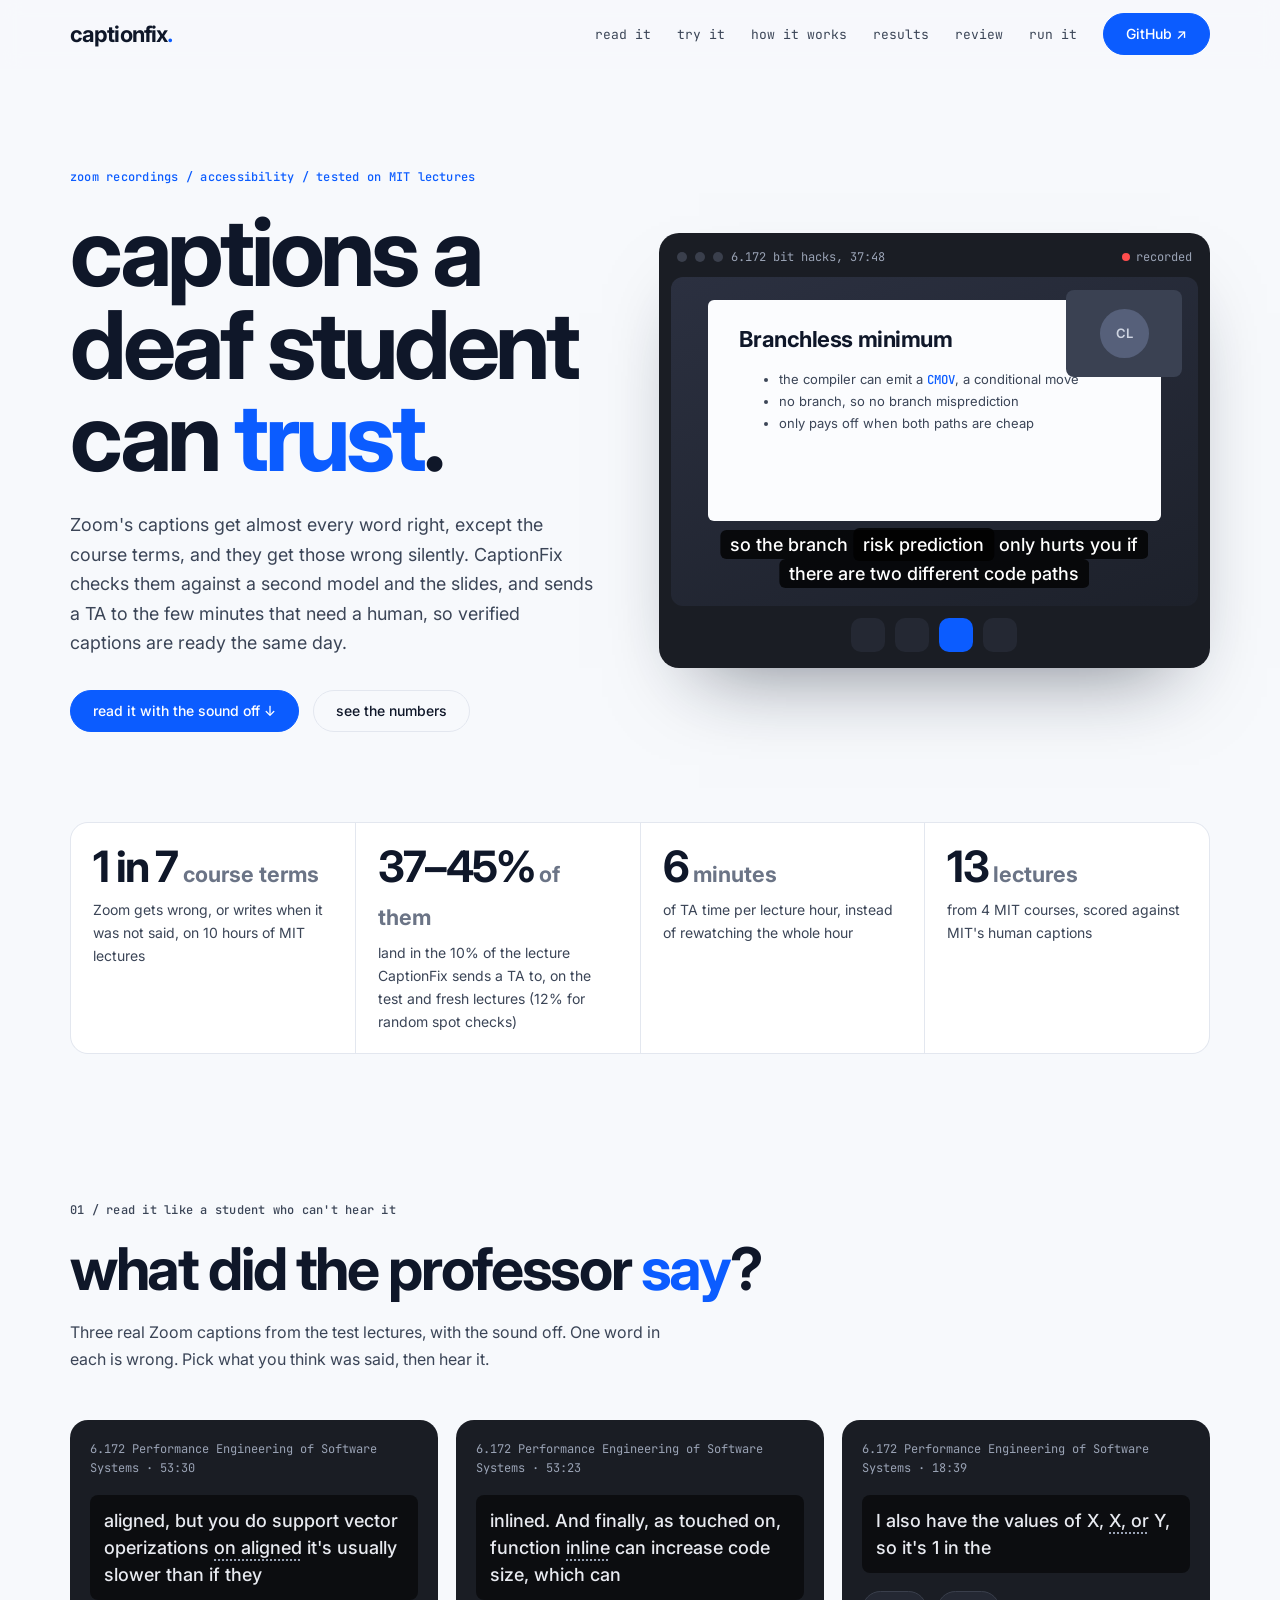
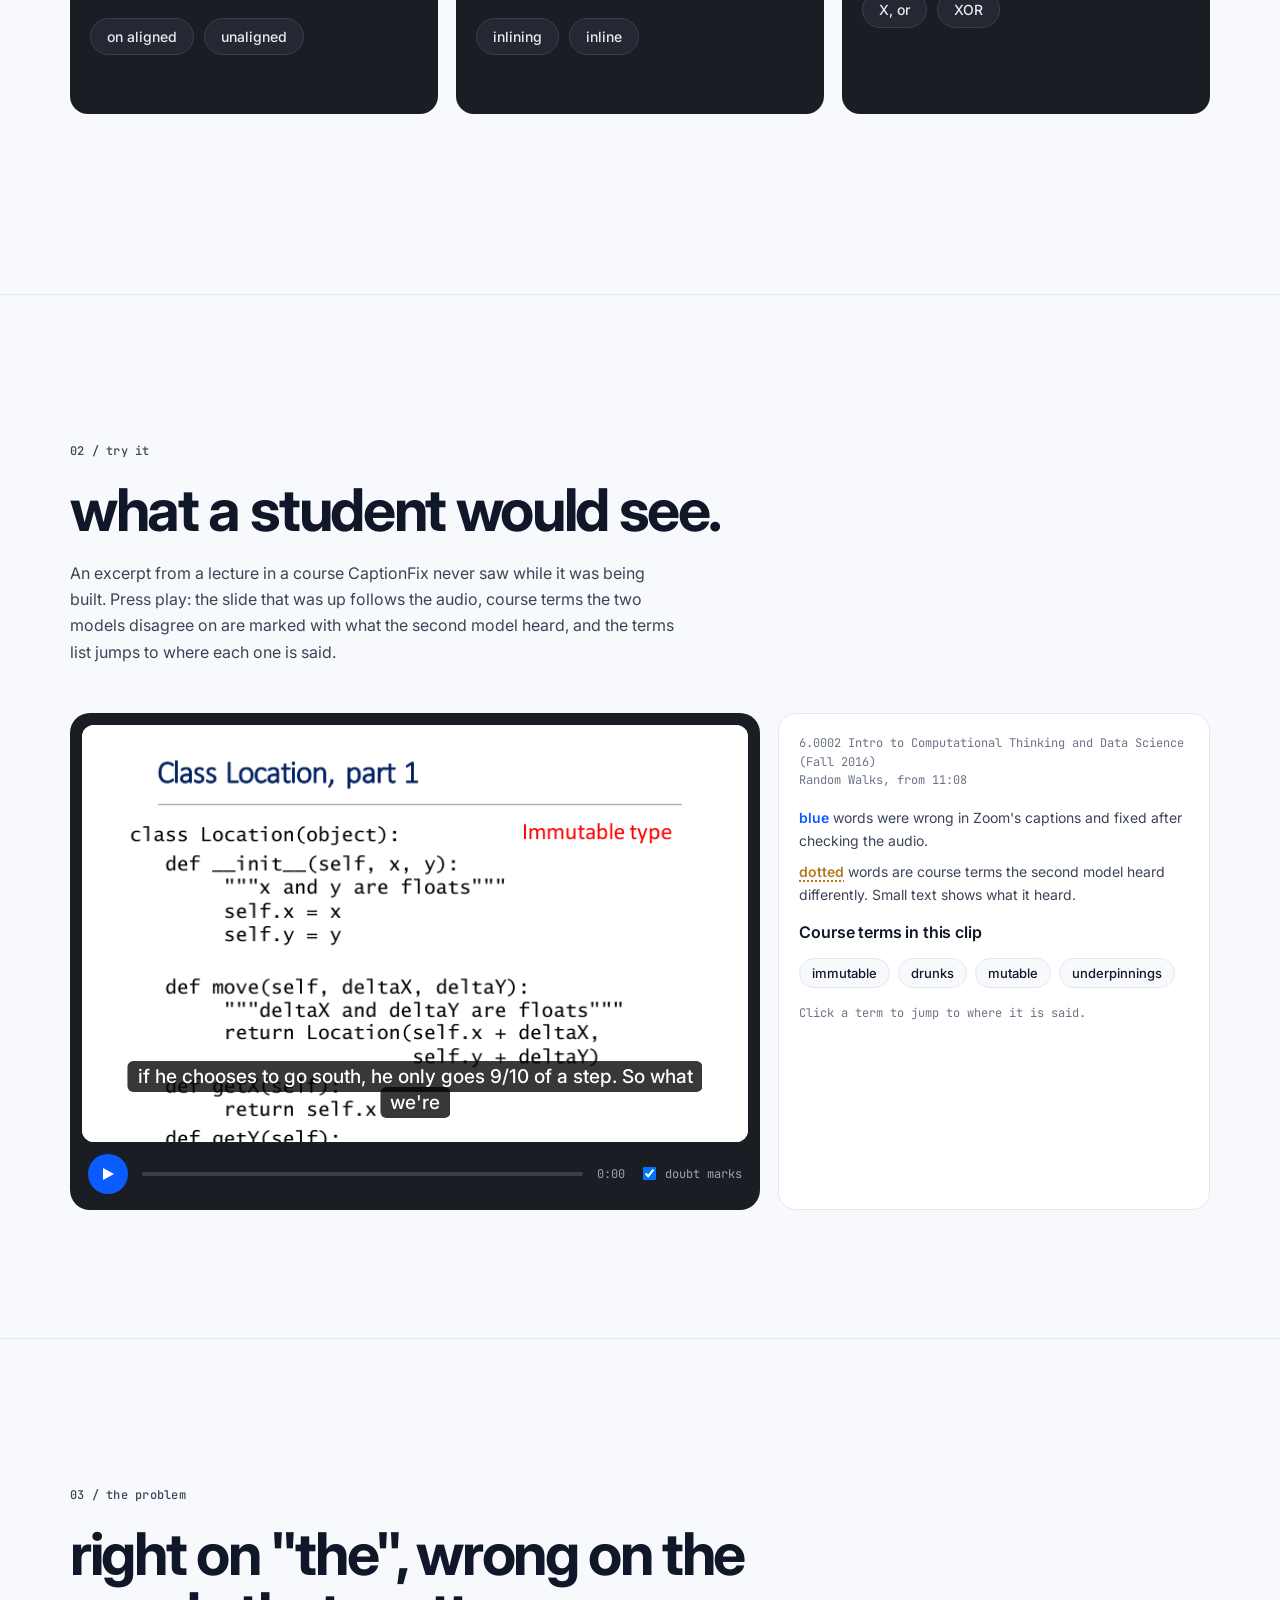
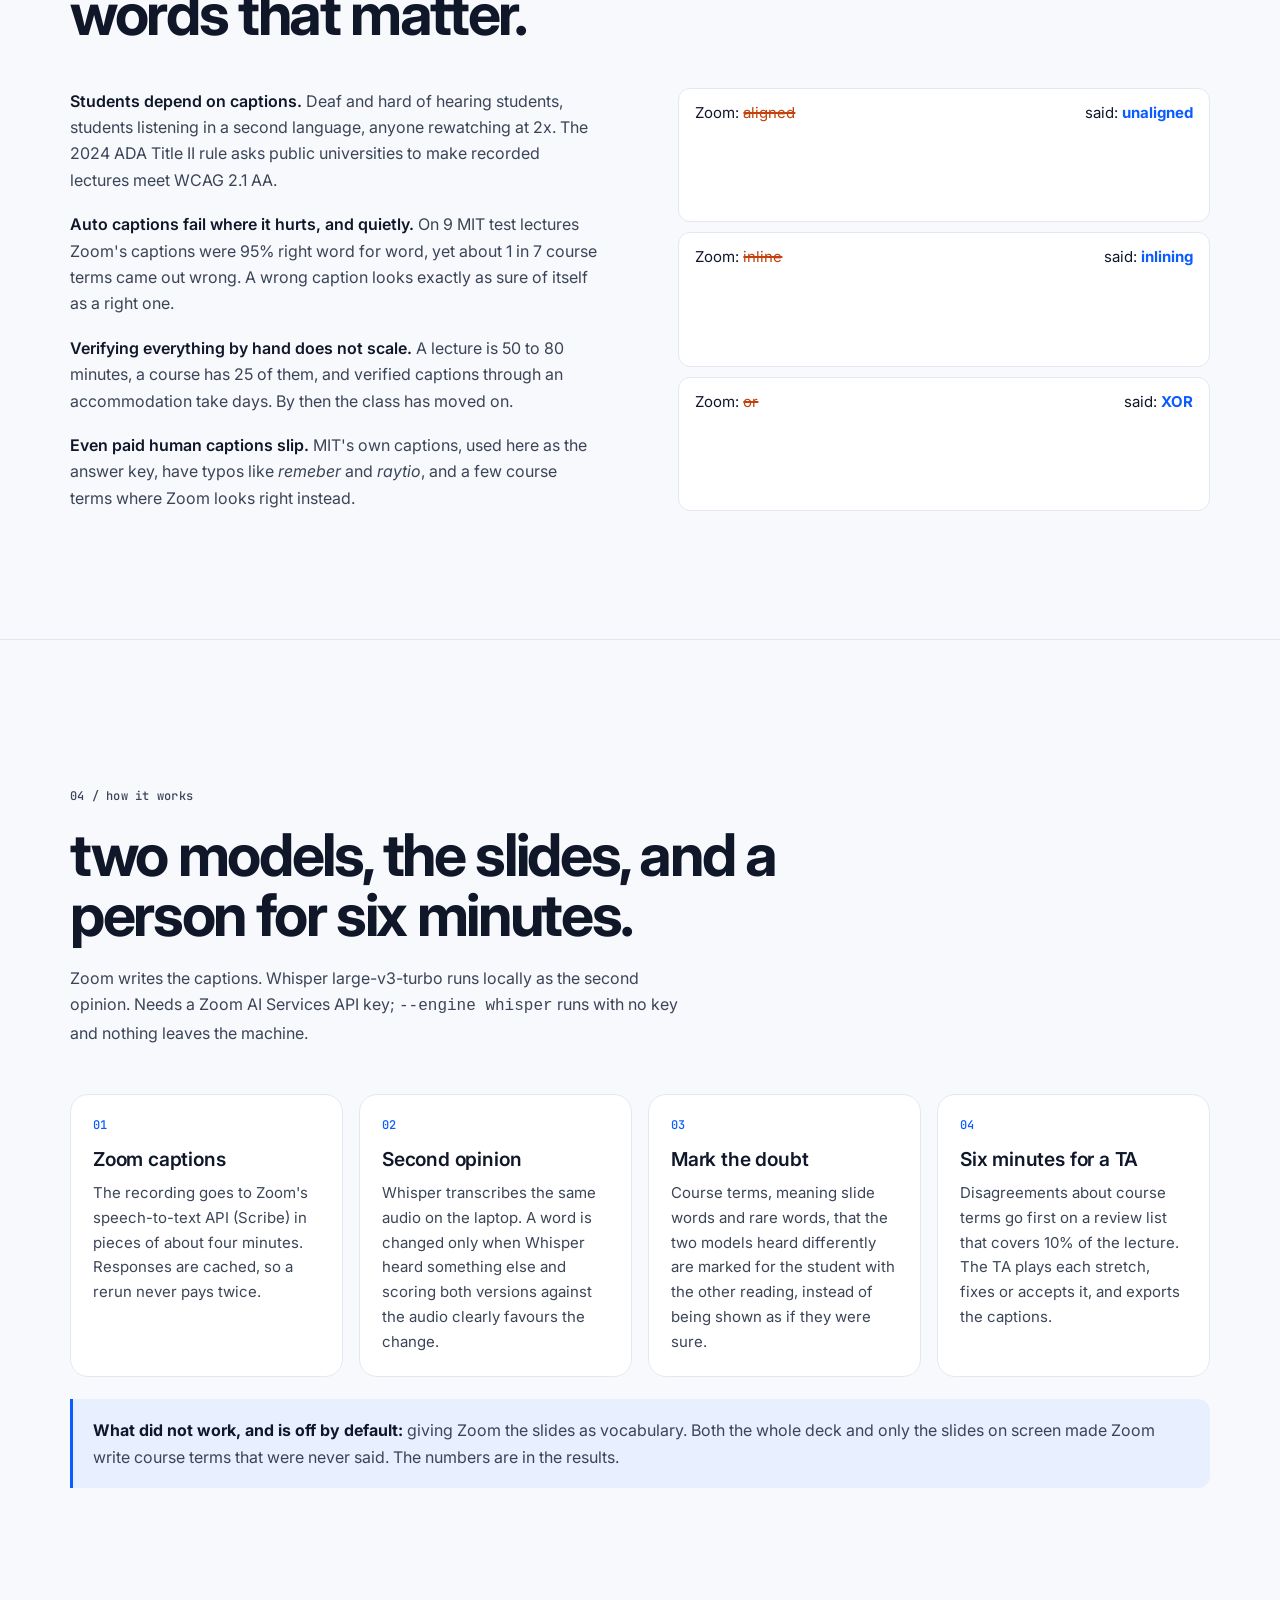
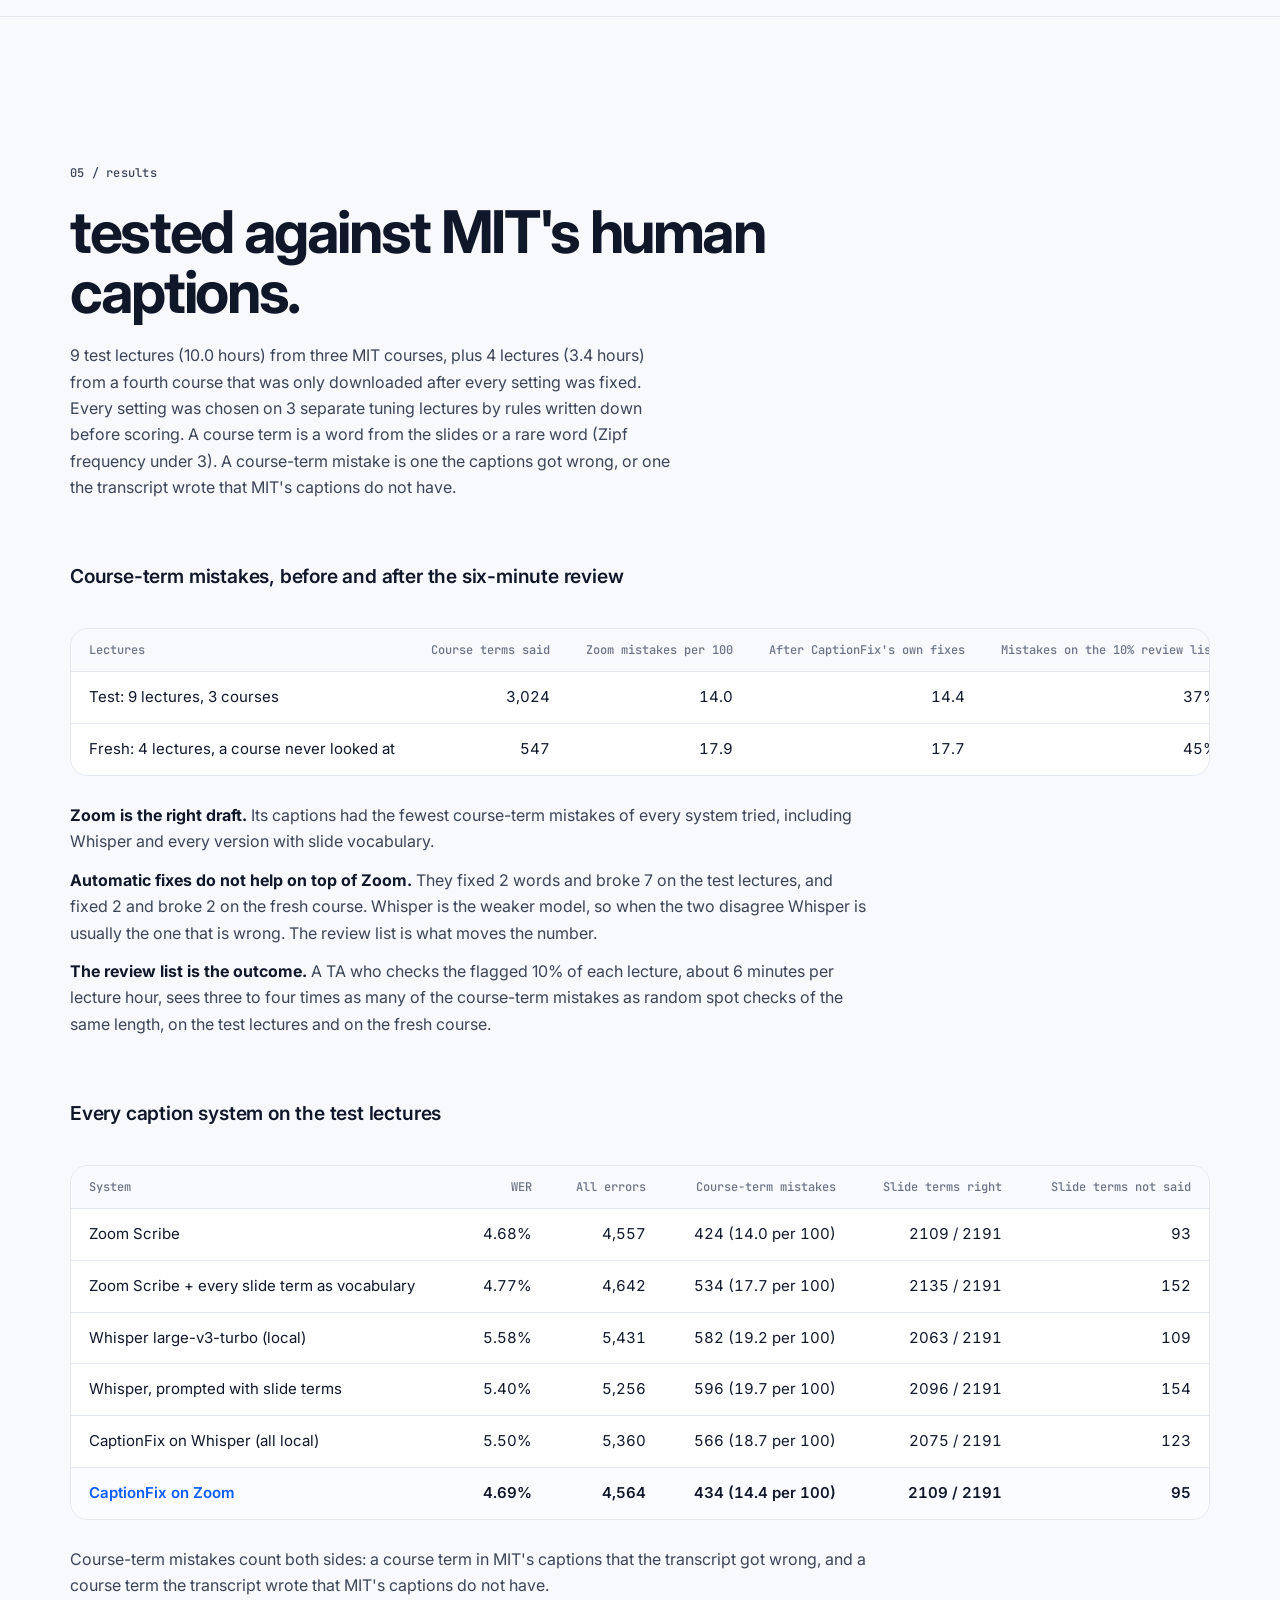
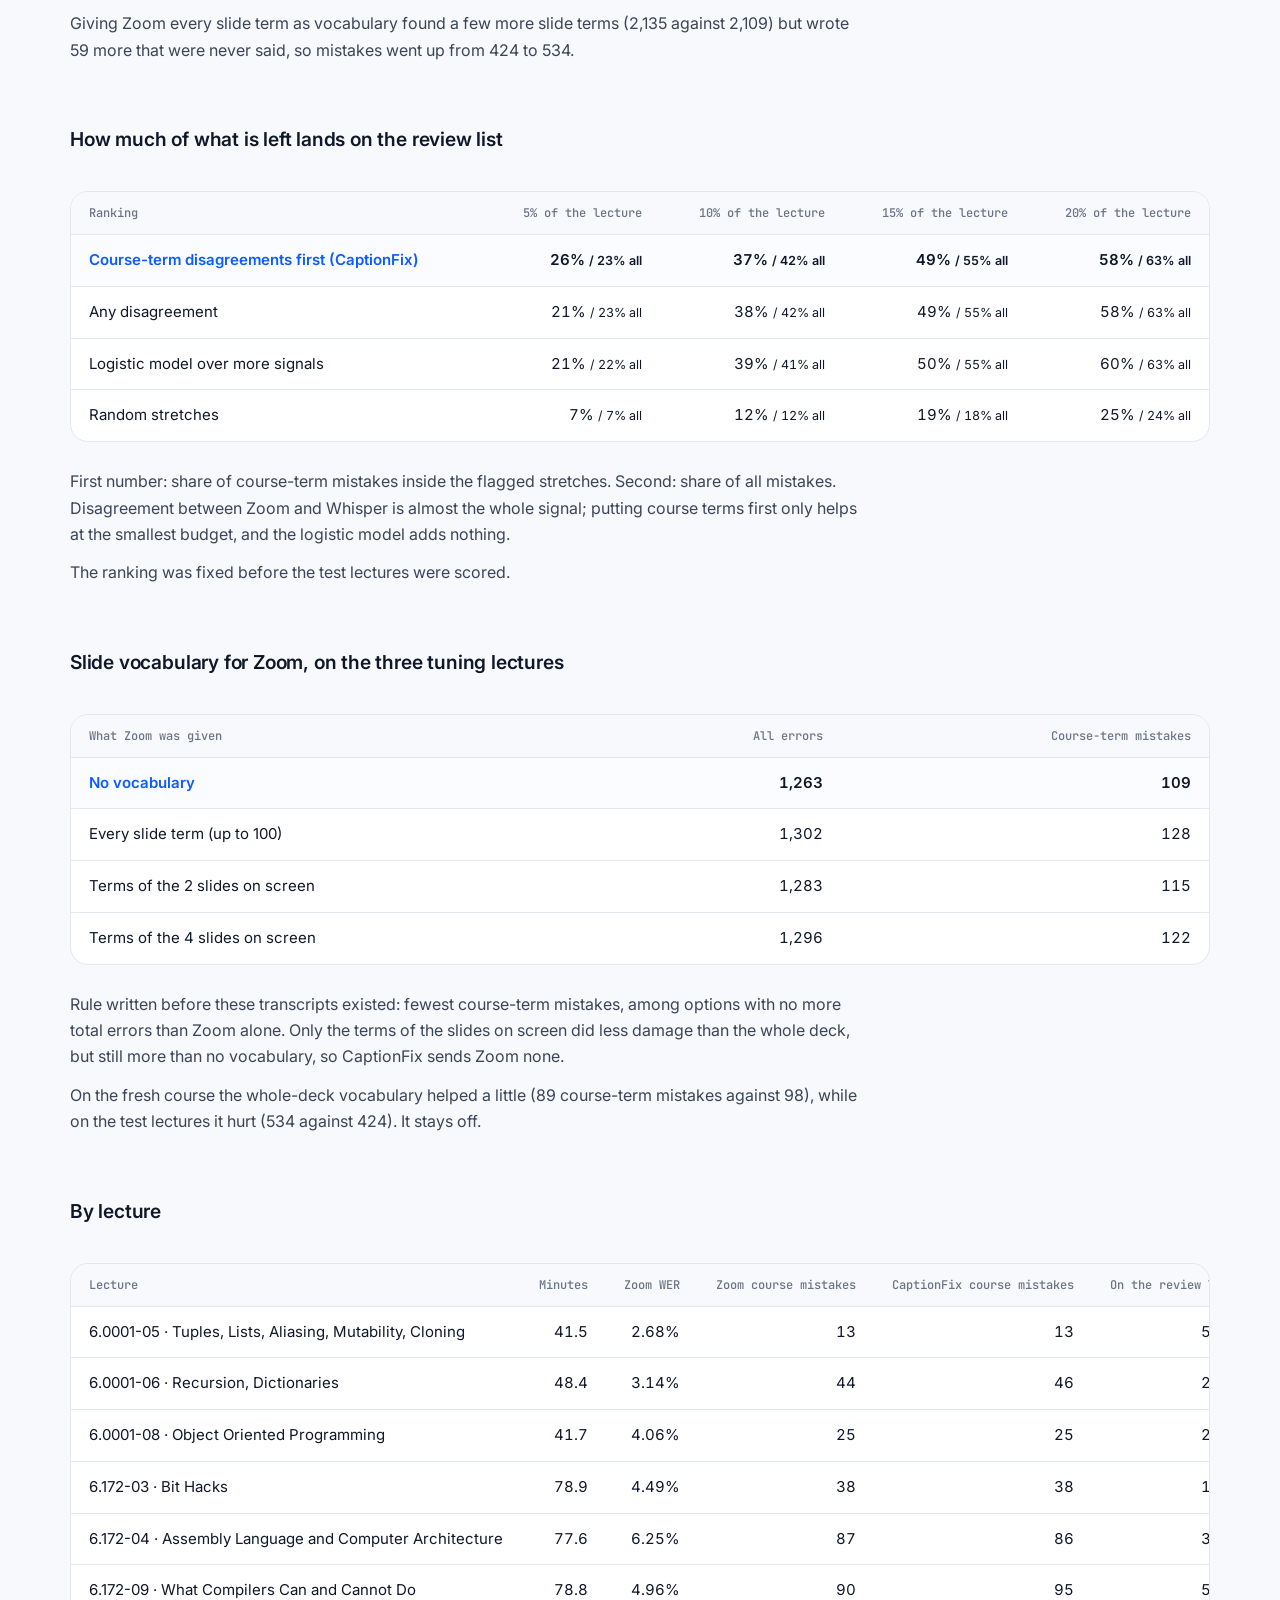
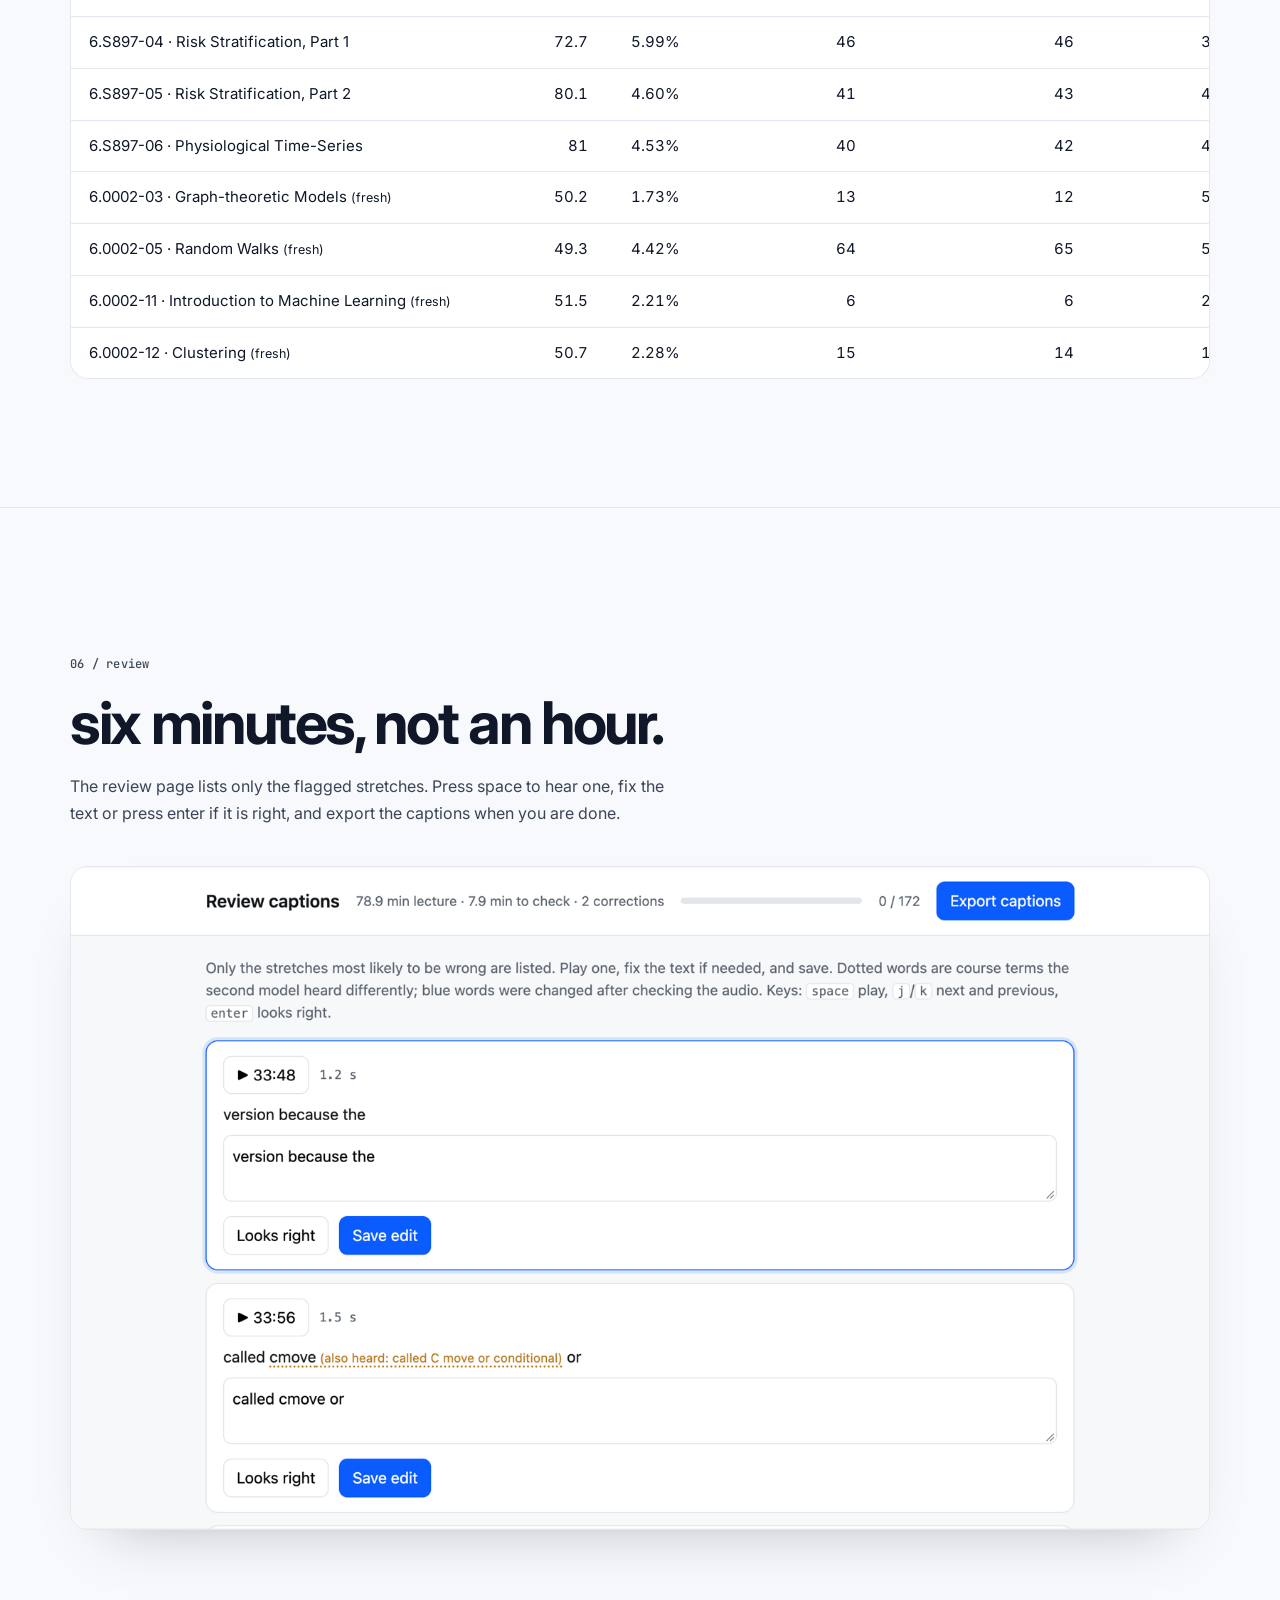
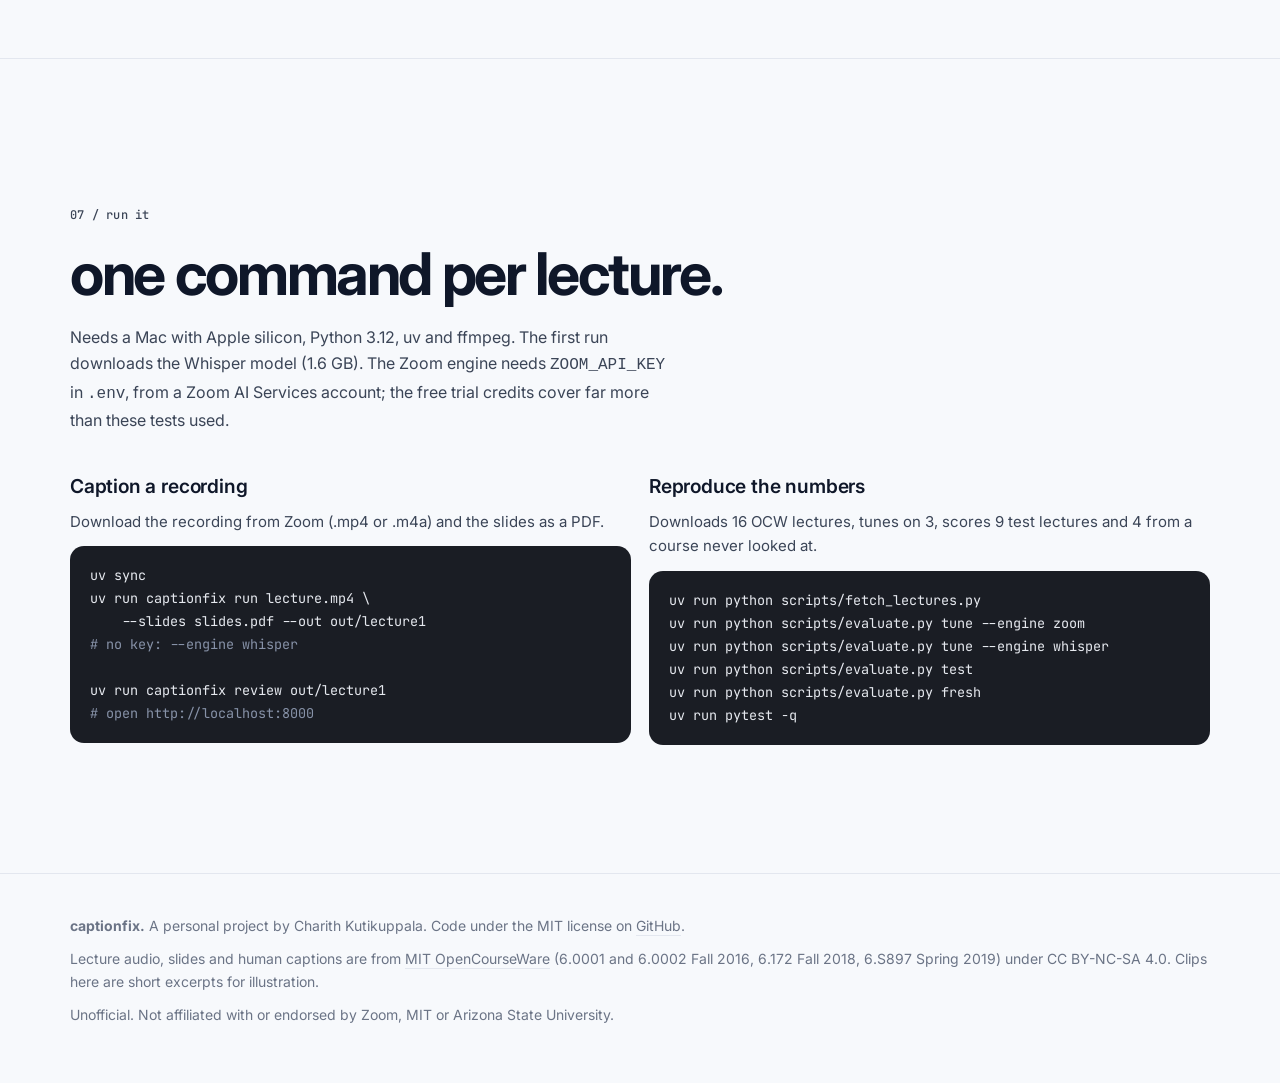
==== site/index.html @ 93fa3032 "CaptionFix: Zoom lecture captions checked against Whisper, with a review list for TAs Zoom Scribe wr" ====
<!doctype html>
<html lang="en">
<head>
<meta charset="utf-8">
<meta name="viewport" content="width=device-width, initial-scale=1">
<title>CaptionFix: lecture captions a deaf student can trust</title>
<meta name="description" content="Zoom captions for recorded lectures, checked against a second speech model and the slides. Course terms in doubt are marked for students, and a TA gets a short list to verify the same day.">
<link rel="icon" href="data:image/svg+xml,%3Csvg xmlns='http://www.w3.org/2000/svg' viewBox='0 0 64 64'%3E%3Crect width='64' height='64' rx='14' fill='%230b5cff'/%3E%3Crect x='12' y='38' width='40' height='9' rx='3' fill='%23fff'/%3E%3Crect x='18' y='24' width='28' height='8' rx='3' fill='%23fff' opacity='.6'/%3E%3C/svg%3E">
<link rel="preconnect" href="https://fonts.googleapis.com">
<link rel="preconnect" href="https://fonts.gstatic.com" crossorigin>
<link href="https://fonts.googleapis.com/css2?family=Inter:wght@400;500;600;700&family=JetBrains+Mono:wght@400;500&display=swap" rel="stylesheet">
<link rel="stylesheet" href="./styles.css">
</head>
<body>
<a class="skip" href="#main">skip to content</a>

<header class="nav" id="nav">
  <div class="wrap">
    <a class="brand" href="#top">captionfix<span>.</span></a>
    <nav>
      <a href="#quiz">read it</a>
      <a href="#try">try it</a>
      <a href="#how">how it works</a>
      <a href="#results">results</a>
      <a href="#review">review</a>
      <a href="#run">run it</a>
      <a class="pill" href="https://github.com/itsmeck24/captionfix">GitHub ↗</a>
    </nav>
  </div>
</header>

<main id="main">
<section class="hero wrap" id="top">
  <div class="hero-grid">
    <div>
      <p class="eyebrow">zoom recordings / accessibility / tested on MIT lectures</p>
      <h1>captions a deaf student can <em>trust</em>.</h1>
      <p class="lede">Zoom's captions get almost every word right, except the course terms, and they get those
        wrong silently. CaptionFix checks them against a second model and the slides, and sends a TA to the
        few minutes that need a human, so verified captions are ready the same day.</p>
      <div class="hero-actions">
        <a class="pill" href="#quiz">read it with the sound off ↓</a>
        <a class="pill ghost" href="#results">see the numbers</a>
      </div>
    </div>
    <figure class="meeting" aria-label="A recorded lecture caption with a course term marked as doubtful">
      <div class="meeting-top"><i></i><i></i><i></i><span>6.172 bit hacks, 37:48</span><span class="rec">recorded</span></div>
      <div class="stage">
        <div class="slide">
          <b>Branchless minimum</b>
          <ul>
            <li>the compiler can emit a <code>CMOV</code>, a conditional move</li>
            <li>no branch, so no branch misprediction</li>
            <li>only pays off when both paths are cheap</li>
          </ul>
        </div>
        <div class="tile"><span>CL</span></div>
        <p class="caption-bar"><span>so the branch <span class="swap" id="swap">risk prediction</span> only hurts you if there are two different code paths</span></p>
      </div>
      <div class="meeting-bottom"><i></i><i></i><i class="cc"></i><i></i></div>
    </figure>
  </div>
  <div class="stats" id="stats"></div>
</section>

<section class="section" id="quiz">
  <div class="wrap">
    <div class="head">
      <p class="eyebrow">01 / read it like a student who can't hear it</p>
      <h2>what did the professor <em>say</em>?</h2>
      <p>Three real Zoom captions from the test lectures, with the sound off. One word in each is wrong.
        Pick what you think was said, then hear it.</p>
    </div>
    <div class="quiz" id="quiz-cards"></div>
    <p class="quiz-score" id="quiz-score" aria-live="polite"></p>
  </div>
</section>

<section class="section" id="try">
  <div class="wrap">
    <div class="head">
      <p class="eyebrow">02 / try it</p>
      <h2>what a student would see.</h2>
      <p>An excerpt from a lecture in a course CaptionFix never saw while it was being built. Press play:
        the slide that was up follows the audio, course terms the two models disagree on are marked with
        what the second model heard, and the terms list jumps to where each one is said.</p>
    </div>
    <div class="player" id="player"></div>
  </div>
</section>

<section class="section" id="problem">
  <div class="wrap">
    <div class="head">
      <p class="eyebrow">03 / the problem</p>
      <h2>right on "the", wrong on the words that matter.</h2>
    </div>
    <div class="two">
      <div class="points">
        <p><b>Students depend on captions.</b> Deaf and hard of hearing students, students listening in a
          second language, anyone rewatching at 2x. The 2024 ADA Title II rule asks public universities to make
          recorded lectures meet WCAG 2.1 AA.</p>
        <p><b>Auto captions fail where it hurts, and quietly.</b> <span id="problem-rate"></span> A wrong caption
          looks exactly as sure of itself as a right one.</p>
        <p><b>Verifying everything by hand does not scale.</b> A lecture is 50 to 80 minutes, a course has 25 of
          them, and verified captions through an accommodation take days. By then the class has moved on.</p>
        <p><b>Even paid human captions slip.</b> MIT's own captions, used here as the answer key, have typos
          like <i>remeber</i> and <i>raytio</i>, and a few course terms where Zoom looks right instead.</p>
      </div>
      <div class="misheard" id="misheard"></div>
    </div>
  </div>
</section>

<section class="section" id="how">
  <div class="wrap">
    <div class="head">
      <p class="eyebrow">04 / how it works</p>
      <h2>two models, the slides, and a person for six minutes.</h2>
      <p>Zoom writes the captions. Whisper large-v3-turbo runs locally as the second opinion. Needs a Zoom
        AI Services API key; <code>--engine whisper</code> runs with no key and nothing leaves the machine.</p>
    </div>
    <div class="steps">
      <div class="step"><h3>Zoom captions</h3><p>The recording goes to Zoom's speech-to-text API (Scribe) in pieces of about four minutes. Responses are cached, so a rerun never pays twice.</p></div>
      <div class="step"><h3>Second opinion</h3><p>Whisper transcribes the same audio on the laptop. A word is changed only when Whisper heard something else and scoring both versions against the audio clearly favours the change.</p></div>
      <div class="step"><h3>Mark the doubt</h3><p>Course terms, meaning slide words and rare words, that the two models heard differently are marked for the student with the other reading, instead of being shown as if they were sure.</p></div>
      <div class="step"><h3>Six minutes for a TA</h3><p>Disagreements about course terms go first on a review list that covers 10% of the lecture. The TA plays each stretch, fixes or accepts it, and exports the captions.</p></div>
    </div>
    <p class="rule"><b>What did not work, and is off by default:</b> giving Zoom the slides as vocabulary.
      Both the whole deck and only the slides on screen made Zoom write course terms that were never said.
      The numbers are in the results.</p>
  </div>
</section>

<section class="section" id="results">
  <div class="wrap">
    <div class="head">
      <p class="eyebrow">05 / results</p>
      <h2>tested against MIT's human captions.</h2>
      <p id="results-intro"></p>
    </div>
    <h3 class="subhead">Course-term mistakes, before and after the six-minute review</h3>
    <div class="table-wrap"><table id="outcome"></table></div>
    <div class="notes" id="outcome-notes"></div>

    <h3 class="subhead">Every caption system on the test lectures</h3>
    <div class="table-wrap"><table id="systems"></table></div>
    <div class="notes" id="system-notes"></div>

    <h3 class="subhead">How much of what is left lands on the review list</h3>
    <div class="table-wrap"><table id="review-table"></table></div>
    <div class="notes" id="review-notes"></div>

    <h3 class="subhead">Slide vocabulary for Zoom, on the three tuning lectures</h3>
    <div class="table-wrap"><table id="vocab"></table></div>
    <div class="notes" id="vocab-notes"></div>

    <h3 class="subhead">By lecture</h3>
    <div class="table-wrap"><table id="lectures"></table></div>
  </div>
</section>

<section class="section" id="review">
  <div class="wrap">
    <div class="head">
      <p class="eyebrow">06 / review</p>
      <h2>six minutes, not an hour.</h2>
      <p>The review page lists only the flagged stretches. Press space to hear one, fix the text or press
        enter if it is right, and export the captions when you are done.</p>
    </div>
    <figure class="shot"><img src="./media/review.png" alt="The review page: a list of flagged stretches, each with a play button, the caption text and buttons to accept or save an edit" loading="lazy"></figure>
  </div>
</section>

<section class="section" id="run">
  <div class="wrap">
    <div class="head">
      <p class="eyebrow">07 / run it</p>
      <h2>one command per lecture.</h2>
      <p>Needs a Mac with Apple silicon, Python 3.12, <a href="https://docs.astral.sh/uv/">uv</a> and ffmpeg.
        The first run downloads the Whisper model (1.6 GB). The Zoom engine needs <code>ZOOM_API_KEY</code> in
        <code>.env</code>, from a Zoom AI Services account; the free trial credits cover far more than these
        tests used.</p>
    </div>
    <div class="run">
      <div>
        <h3>Caption a recording</h3>
        <p>Download the recording from Zoom (.mp4 or .m4a) and the slides as a PDF.</p>
<pre>uv sync
uv run captionfix run lecture.mp4 \
    --slides slides.pdf --out out/lecture1
<span class="c"># no key: --engine whisper</span>

uv run captionfix review out/lecture1
<span class="c"># open http://localhost:8000</span></pre>
      </div>
      <div>
        <h3>Reproduce the numbers</h3>
        <p>Downloads 16 OCW lectures, tunes on 3, scores 9 test lectures and 4 from a course never looked at.</p>
<pre>uv run python scripts/fetch_lectures.py
uv run python scripts/evaluate.py tune --engine zoom
uv run python scripts/evaluate.py tune --engine whisper
uv run python scripts/evaluate.py test
uv run python scripts/evaluate.py fresh
uv run pytest -q</pre>
      </div>
    </div>
  </div>
</section>
</main>

<footer>
  <div class="wrap">
    <p><b>captionfix.</b> A personal project by Charith Kutikuppala. Code under the MIT license on <a href="https://github.com/itsmeck24/captionfix">GitHub</a>.</p>
    <p>Lecture audio, slides and human captions are from <a href="https://ocw.mit.edu">MIT OpenCourseWare</a> (6.0001 and 6.0002 Fall 2016, 6.172 Fall 2018, 6.S897 Spring 2019) under CC BY-NC-SA 4.0. Clips here are short excerpts for illustration.</p>
    <p>Unofficial. Not affiliated with or endorsed by Zoom, MIT or Arizona State University.</p>
  </div>
</footer>

<script src="./app.js"></script>
</body>
</html>
---- site/styles.css ----
/* captionfix site. One blue, lots of white, a dark meeting window. */

:root {
  --blue: #0b5cff;
  --blue-deep: #0841c2;
  --blue-tint: #e8efff;
  --ink: #0f1729;
  --ink-soft: #3b4557;
  --muted: #6b7486;
  --line: #e3e7ef;
  --paper: #f7f9fc;
  --card: #ffffff;
  --night: #1a1d24;
  --night-2: #242833;
  --warn: #fff2cc;
  --bad: #c2410c;
  --good: #0f7a55;
  --sans: Inter, system-ui, -apple-system, "Segoe UI", sans-serif;
  --mono: "JetBrains Mono", ui-monospace, Menlo, monospace;
  --gutter: clamp(20px, 4vw, 48px);
  --radius: 18px;
  --ease: cubic-bezier(.2, .7, .2, 1);
}

*, *::before, *::after { box-sizing: border-box; }
html { scroll-behavior: smooth; scroll-padding-top: 80px; -webkit-text-size-adjust: 100%; }
body { margin: 0; background: var(--paper); color: var(--ink); font: 400 16px/1.65 var(--sans); -webkit-font-smoothing: antialiased; }
a { color: inherit; text-decoration: none; }
button { font: inherit; color: inherit; cursor: pointer; }
h1, h2, h3, p, ul, figure { margin: 0; }
:focus-visible { outline: 2px solid var(--blue); outline-offset: 3px; border-radius: 6px; }

.wrap { width: min(1140px, 100% - 2 * var(--gutter)); margin-inline: auto; }
.skip { position: fixed; left: 16px; top: -80px; z-index: 100; background: var(--ink); color: #fff; padding: 10px 14px; border-radius: 10px; font: 13px var(--mono); }
.skip:focus { top: 12px; }

/* type */
.eyebrow { font: 500 12px/1.4 var(--mono); color: var(--blue); letter-spacing: .02em; margin-bottom: 20px; }
.micro { font: 400 12px/1.55 var(--mono); color: var(--muted); }
h1 { font: 700 clamp(2.8rem, 7.4vw, 6.2rem)/.98 var(--sans); letter-spacing: -.045em; }
h2 { font: 700 clamp(2.1rem, 4.6vw, 3.7rem)/1.02 var(--sans); letter-spacing: -.04em; }
h3 { font: 600 1.2rem/1.25 var(--sans); letter-spacing: -.01em; }
h1 em, h2 em { font-style: normal; color: var(--blue); }
.lede { max-width: 36em; color: var(--ink-soft); font-size: clamp(1.02rem, 1.4vw, 1.15rem); margin-top: 26px; }

/* controls */
.pill { display: inline-flex; align-items: center; gap: 10px; padding: 13px 22px; border-radius: 999px; background: var(--blue); color: #fff; font: 500 14px/1 var(--sans); border: 1px solid var(--blue); transition: transform .2s var(--ease), background .2s; }
.pill:hover { background: var(--blue-deep); transform: translateY(-2px); }
.pill.ghost { background: transparent; color: var(--ink); border-color: var(--line); }
.pill.ghost:hover { background: var(--card); }

/* nav */
.nav { position: sticky; top: 0; z-index: 50; background: color-mix(in srgb, var(--paper) 86%, transparent); backdrop-filter: blur(10px); -webkit-backdrop-filter: blur(10px); border-bottom: 1px solid transparent; transition: border-color .3s; }
.nav.scrolled { border-bottom-color: var(--line); }
.nav .wrap { display: flex; align-items: center; justify-content: space-between; height: 68px; }
.brand { font: 700 22px/1 var(--sans); letter-spacing: -.04em; }
.brand span { color: var(--blue); }
.nav nav { display: flex; gap: 26px; align-items: center; font: 400 13px var(--mono); color: var(--ink-soft); }
.nav nav a:hover { color: var(--ink); }
@media (max-width: 760px) { .nav nav a:not(.pill) { display: none; } }

/* hero */
.hero { padding-top: clamp(48px, 8vw, 100px); }
.hero-grid { display: grid; grid-template-columns: 1fr 1.05fr; gap: clamp(32px, 5vw, 64px); align-items: center; }
.hero-actions { display: flex; gap: 14px; flex-wrap: wrap; margin-top: 32px; }
@media (max-width: 920px) { .hero-grid { grid-template-columns: 1fr; } }

/* meeting window */
.meeting { background: var(--night); border-radius: 20px; padding: 12px; box-shadow: 0 40px 80px -40px rgba(15, 23, 41, .55); color: #e8eaf0; }
.meeting-top { display: flex; align-items: center; gap: 8px; padding: 4px 6px 12px; font: 400 12px var(--mono); color: #9aa3b5; }
.meeting-top i { width: 10px; height: 10px; border-radius: 50%; background: #3a3f4c; display: inline-block; }
.meeting-top .rec { margin-left: auto; display: flex; align-items: center; gap: 6px; }
.meeting-top .rec::before { content: ""; width: 8px; height: 8px; border-radius: 50%; background: #ff4d4d; }
.stage { position: relative; aspect-ratio: 16 / 10; border-radius: 12px; overflow: hidden; background: linear-gradient(160deg, #2b3040, #1d212b); }
.slide { position: absolute; inset: 7% 7% 26%; background: #fbfcfe; border-radius: 6px; color: var(--ink); padding: 5% 6%; }
.slide b { display: block; font: 700 clamp(14px, 1.8vw, 22px)/1.2 var(--sans); letter-spacing: -.02em; margin-bottom: 4%; }
.slide li { font: 400 clamp(10px, 1.1vw, 13px)/1.7 var(--sans); color: var(--ink-soft); }
.slide code { font: 500 .95em var(--mono); color: var(--blue); }
.tile { position: absolute; right: 3%; top: 4%; width: 22%; aspect-ratio: 4 / 3; border-radius: 8px; background: #3a4152; display: grid; place-items: center; font: 600 13px var(--sans); color: #cfd5e2; }
.tile span { width: 42%; aspect-ratio: 1; border-radius: 50%; background: #56607a; display: grid; place-items: center; }
.caption-bar { position: absolute; left: 50%; bottom: 6%; transform: translateX(-50%); width: 86%; text-align: center; font: 500 clamp(13px, 1.5vw, 18px)/1.4 var(--sans); }
.caption-bar span { background: rgba(0, 0, 0, .78); color: #fff; padding: 4px 10px; border-radius: 6px; box-decoration-break: clone; -webkit-box-decoration-break: clone; }
.swap { position: relative; display: inline-block; }
.meeting-bottom { display: flex; justify-content: center; gap: 10px; padding: 12px 0 4px; }
.meeting-bottom i { width: 34px; height: 34px; border-radius: 10px; background: var(--night-2); display: inline-block; }
.meeting-bottom i.cc { background: var(--blue); }

/* stat strip */
.stats { display: grid; grid-template-columns: repeat(4, 1fr); gap: 1px; margin-top: clamp(56px, 7vw, 90px); background: var(--line); border: 1px solid var(--line); border-radius: var(--radius); overflow: hidden; }
.stat { background: var(--card); padding: 22px 22px 20px; }
.stat strong { display: block; font: 700 clamp(1.9rem, 3.4vw, 2.7rem)/1 var(--sans); letter-spacing: -.04em; }
.stat strong small { font-size: .5em; color: var(--muted); letter-spacing: 0; }
.stat p { margin-top: 10px; color: var(--ink-soft); font-size: 14px; }
@media (max-width: 860px) { .stats { grid-template-columns: repeat(2, 1fr); } }

/* sections */
.section { padding-block: clamp(80px, 10vw, 130px); }
.section + .section { border-top: 1px solid var(--line); }
.head { max-width: 760px; }
.head p { color: var(--ink-soft); margin-top: 20px; max-width: 38em; }

/* play button */
.play { width: 40px; height: 40px; border-radius: 50%; border: 0; background: var(--blue); color: #fff; display: grid; place-items: center; flex: none; }
.play svg { width: 14px; height: 14px; fill: currentColor; }
.play.on { background: var(--ink); }

/* problem */
.two { display: grid; grid-template-columns: 1fr 1fr; gap: clamp(32px, 6vw, 90px); margin-top: 44px; }
@media (max-width: 860px) { .two { grid-template-columns: 1fr; } }
.points { display: grid; gap: 18px; color: var(--ink-soft); }
.points b { color: var(--ink); font-weight: 600; }
.misheard { display: grid; gap: 10px; }
.misheard div { display: flex; justify-content: space-between; gap: 16px; background: var(--card); border: 1px solid var(--line); border-radius: 12px; padding: 12px 16px; font-size: 15px; }
.misheard s { color: var(--bad); text-decoration-thickness: 2px; }
.misheard b { color: var(--blue); }

/* steps */
.steps { display: grid; grid-template-columns: repeat(4, 1fr); gap: 16px; margin-top: 48px; counter-reset: step; }
@media (max-width: 960px) { .steps { grid-template-columns: repeat(2, 1fr); } }
@media (max-width: 560px) { .steps { grid-template-columns: 1fr; } }
.step { background: var(--card); border: 1px solid var(--line); border-radius: var(--radius); padding: 22px; }
.step::before { counter-increment: step; content: "0" counter(step); font: 500 12px var(--mono); color: var(--blue); display: block; margin-bottom: 14px; }
.step p { color: var(--ink-soft); font-size: 15px; margin-top: 10px; }
.rule { margin-top: 22px; padding: 18px 20px; border-left: 3px solid var(--blue); background: var(--blue-tint); border-radius: 0 12px 12px 0; color: var(--ink-soft); }
.rule b { color: var(--ink); }

/* tables */
.table-wrap { margin-top: 40px; overflow-x: auto; background: var(--card); border: 1px solid var(--line); border-radius: var(--radius); }
table { width: 100%; border-collapse: collapse; font-size: 15px; }
th, td { text-align: left; padding: 13px 18px; border-bottom: 1px solid var(--line); white-space: nowrap; }
th { font: 500 12px var(--mono); color: var(--muted); background: var(--paper); }
td.num, th.num { text-align: right; font-variant-numeric: tabular-nums; }
tr:last-child td { border-bottom: 0; }
tr.ship td { font-weight: 600; background: #fafcff; }
tr.ship td:first-child { color: var(--blue); }
.notes { margin-top: 26px; display: grid; gap: 12px; color: var(--ink-soft); max-width: 50em; }
.notes b { color: var(--ink); }
.subhead { margin-top: 64px; }

/* review */
.shot { margin-top: 40px; border-radius: var(--radius); border: 1px solid var(--line); overflow: hidden; background: var(--card); box-shadow: 0 30px 60px -40px rgba(15, 23, 41, .35); }
.shot img { display: block; width: 100%; height: auto; }

/* code */
pre { margin: 0; background: var(--night); color: #e6e9ef; border-radius: 14px; padding: 18px 20px; overflow-x: auto; font: 400 13.5px/1.7 var(--mono); }
pre .c { color: #8792a8; }
.run { display: grid; grid-template-columns: 1fr 1fr; gap: 18px; margin-top: 40px; }
@media (max-width: 860px) { .run { grid-template-columns: 1fr; } }
.run h3 { margin-bottom: 12px; }
.run p { color: var(--ink-soft); font-size: 15px; margin-bottom: 12px; }

/* footer */
footer { border-top: 1px solid var(--line); padding: 40px 0 60px; color: var(--muted); font-size: 14px; }
footer .wrap { display: grid; gap: 10px; }
footer a { text-decoration: underline; text-underline-offset: 4px; text-decoration-color: var(--line); }

/* student player */
.player { display: grid; grid-template-columns: 1.6fr 1fr; gap: 18px; margin-top: 48px; }
@media (max-width: 900px) { .player { grid-template-columns: 1fr; } }
.screen { background: var(--night); border-radius: 20px; padding: 12px; color: #e8eaf0; }
.screen .stage { aspect-ratio: 16 / 10; background: #0f1117; display: grid; place-items: center; }
.screen .stage img { width: 100%; height: 100%; object-fit: contain; background: #fff; }
.screen .caption-bar { width: 92%; font-size: clamp(14px, 1.6vw, 19px); }
.caption-bar .fixed { color: #8fb4ff; font-weight: 600; }
.caption-bar .doubt { color: #ffd27a; text-decoration: underline dotted 2px; text-underline-offset: 4px; }
.caption-bar .doubt sup { font: 500 .62em var(--mono); color: #ffd27a; margin-left: 3px; }
.controls { display: flex; align-items: center; gap: 14px; padding: 12px 6px 4px; font: 400 12px var(--mono); color: #9aa3b5; }
.controls .bar { flex: 1; height: 4px; border-radius: 4px; background: #3a3f4c; position: relative; cursor: pointer; }
.controls .bar i { position: absolute; inset: 0 auto 0 0; background: var(--blue); border-radius: 4px; }
.controls label { display: flex; gap: 6px; align-items: center; cursor: pointer; }
.side { background: var(--card); border: 1px solid var(--line); border-radius: var(--radius); padding: 20px; display: grid; gap: 16px; align-content: start; }
.side h3 { font-size: 1rem; }
.glossary { display: flex; flex-wrap: wrap; gap: 8px; }
.glossary button { border: 1px solid var(--line); background: var(--paper); border-radius: 999px; padding: 6px 12px; font: 500 13px var(--sans); }
.glossary button:hover, .glossary button.on { border-color: var(--blue); color: var(--blue); background: var(--blue-tint); }
.legend { display: grid; gap: 8px; font-size: 14px; color: var(--ink-soft); }
.legend span { font-weight: 600; }
.legend .f { color: var(--blue); }
.legend .d { color: #b7791f; text-decoration: underline dotted 2px; text-underline-offset: 3px; }

/* sound-off quiz */
.quiz { display: grid; grid-template-columns: repeat(3, 1fr); gap: 18px; margin-top: 48px; }
@media (max-width: 960px) { .quiz { grid-template-columns: 1fr; } }
.card { background: var(--night); color: #e8eaf0; border-radius: var(--radius); padding: 20px; display: grid; gap: 18px; align-content: start; }
.card .micro { color: #9aa3b5; }
.card .cap { font: 500 18px/1.5 var(--sans); background: rgba(0, 0, 0, .55); border-radius: 8px; padding: 12px 14px; }
.card .cap b { font-weight: 500; text-decoration: underline dotted 2px #9aa3b5; text-underline-offset: 5px; }
.card .cap b.right { color: #8fb4ff; text-decoration: none; }
.card .cap b.wrong { color: #ff9f8a; text-decoration: line-through 2px; }
.choices { display: flex; flex-wrap: wrap; gap: 10px; }
.choices button { border: 1px solid #3a3f4c; background: var(--night-2); color: #e8eaf0; border-radius: 999px; padding: 9px 16px; font: 500 14px var(--sans); transition: background .2s, border-color .2s; }
.choices button:hover:not(:disabled) { border-color: var(--blue); }
.choices button:disabled { cursor: default; opacity: .55; }
.choices button.right { background: var(--good); border-color: var(--good); opacity: 1; color: #fff; }
.choices button.picked:not(.right) { background: var(--bad); border-color: var(--bad); opacity: 1; color: #fff; }
.card .verdict { font-size: 14px; color: #c9cfdb; min-height: 1.5em; }
.quiz-score { margin-top: 26px; color: var(--ink-soft); max-width: 44em; min-height: 1.6em; }
.quiz-score b { color: var(--ink); }
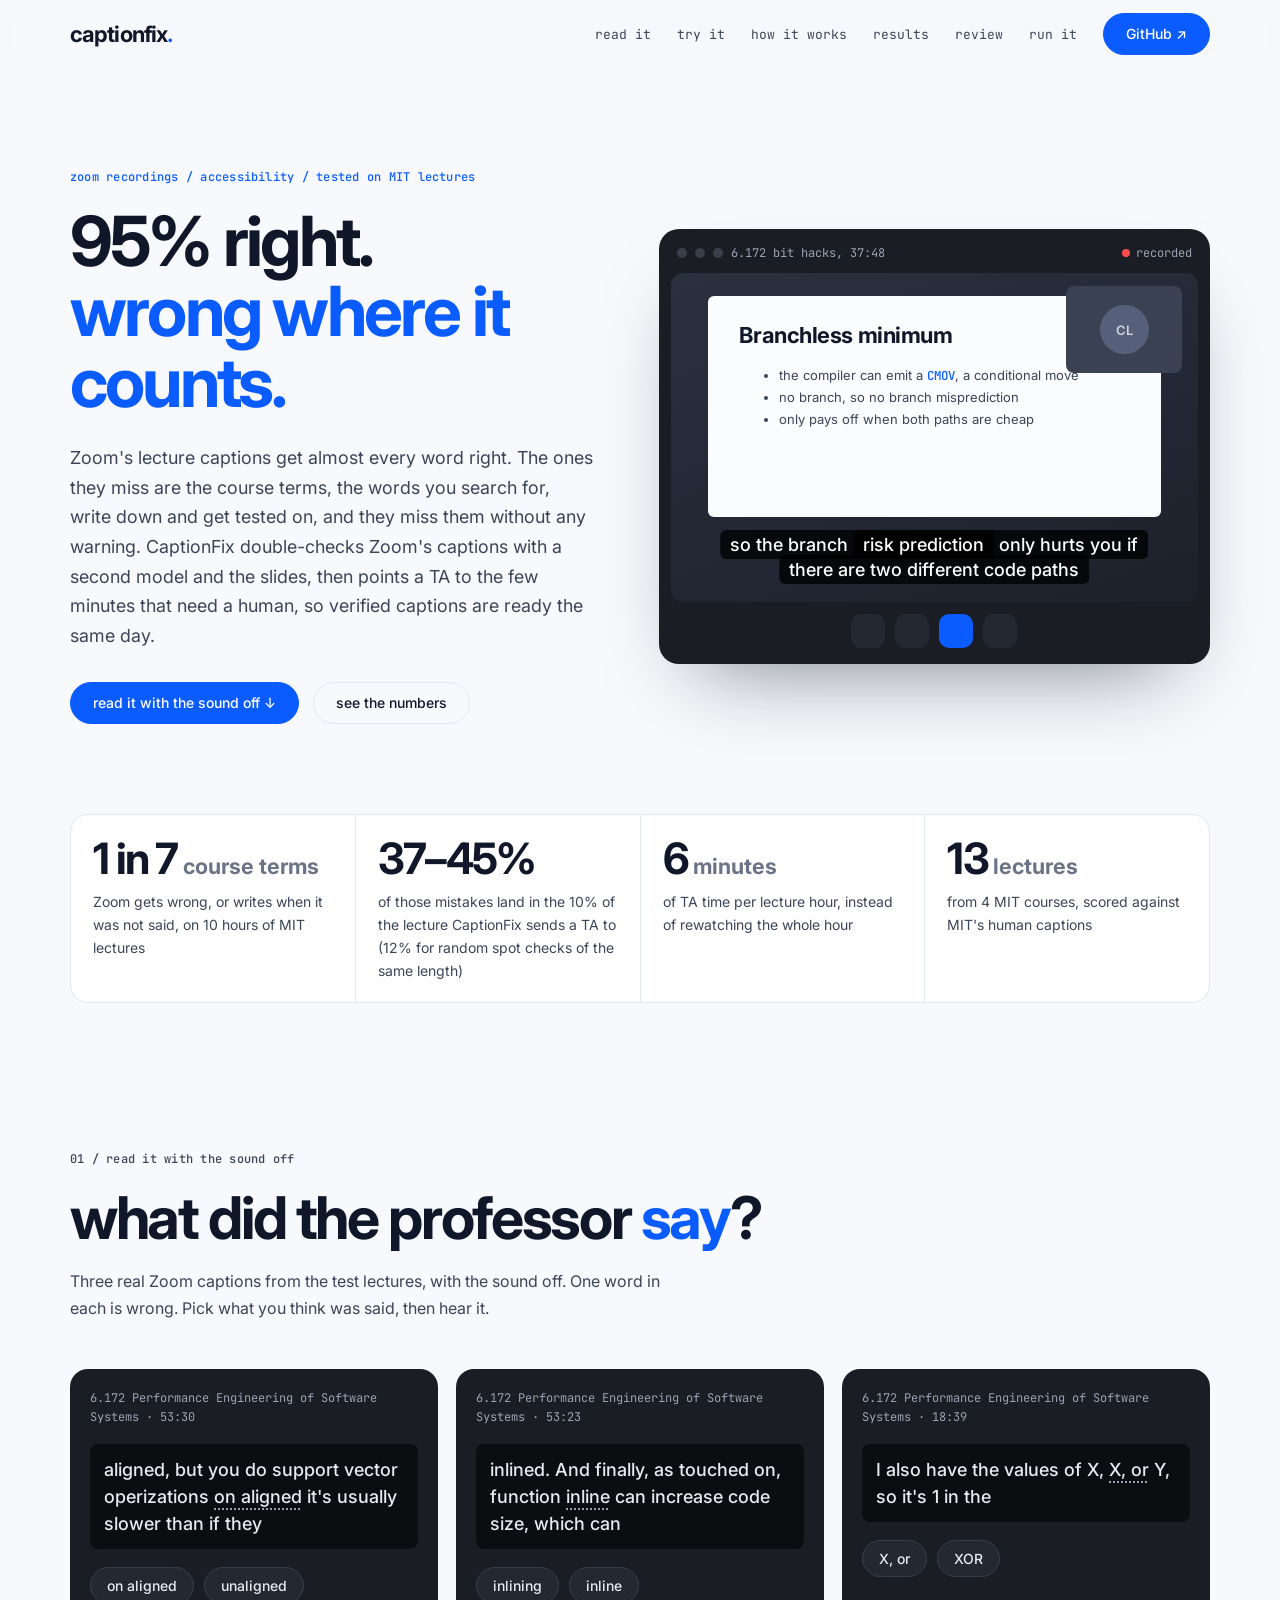
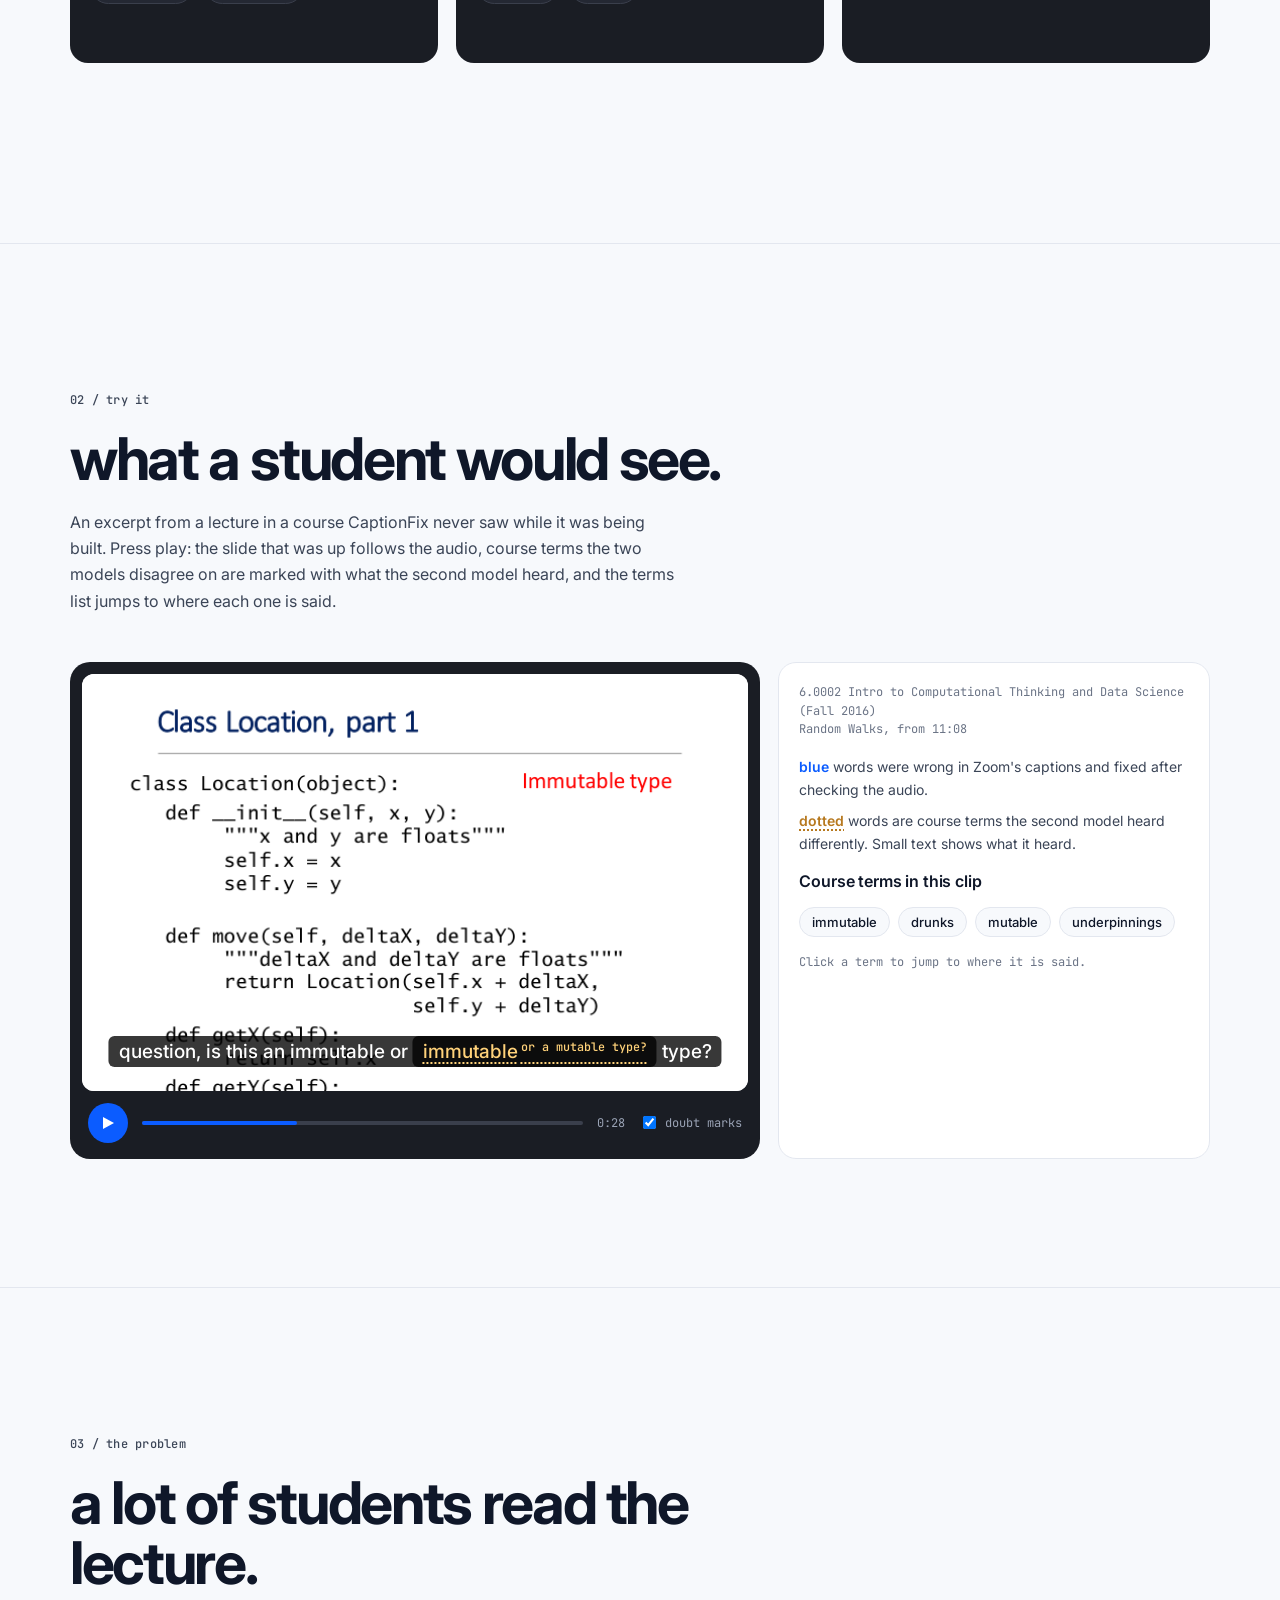
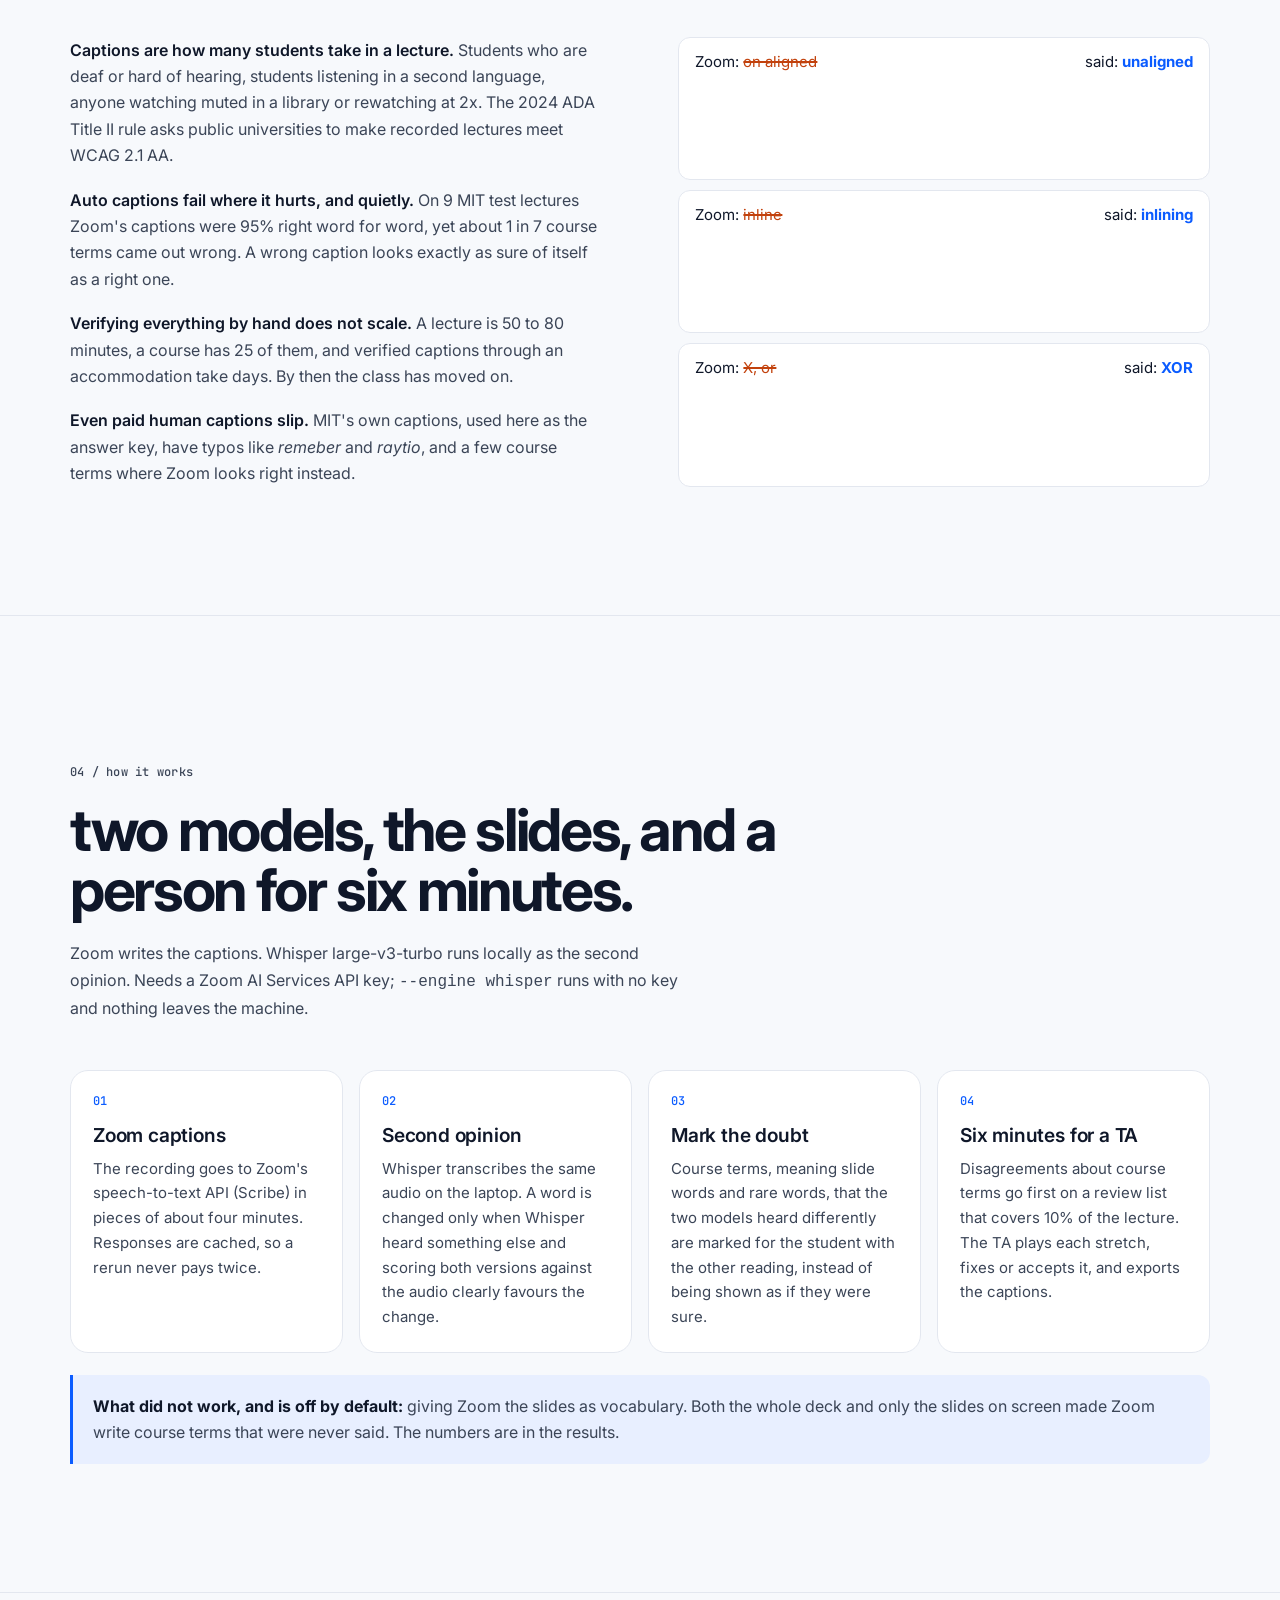
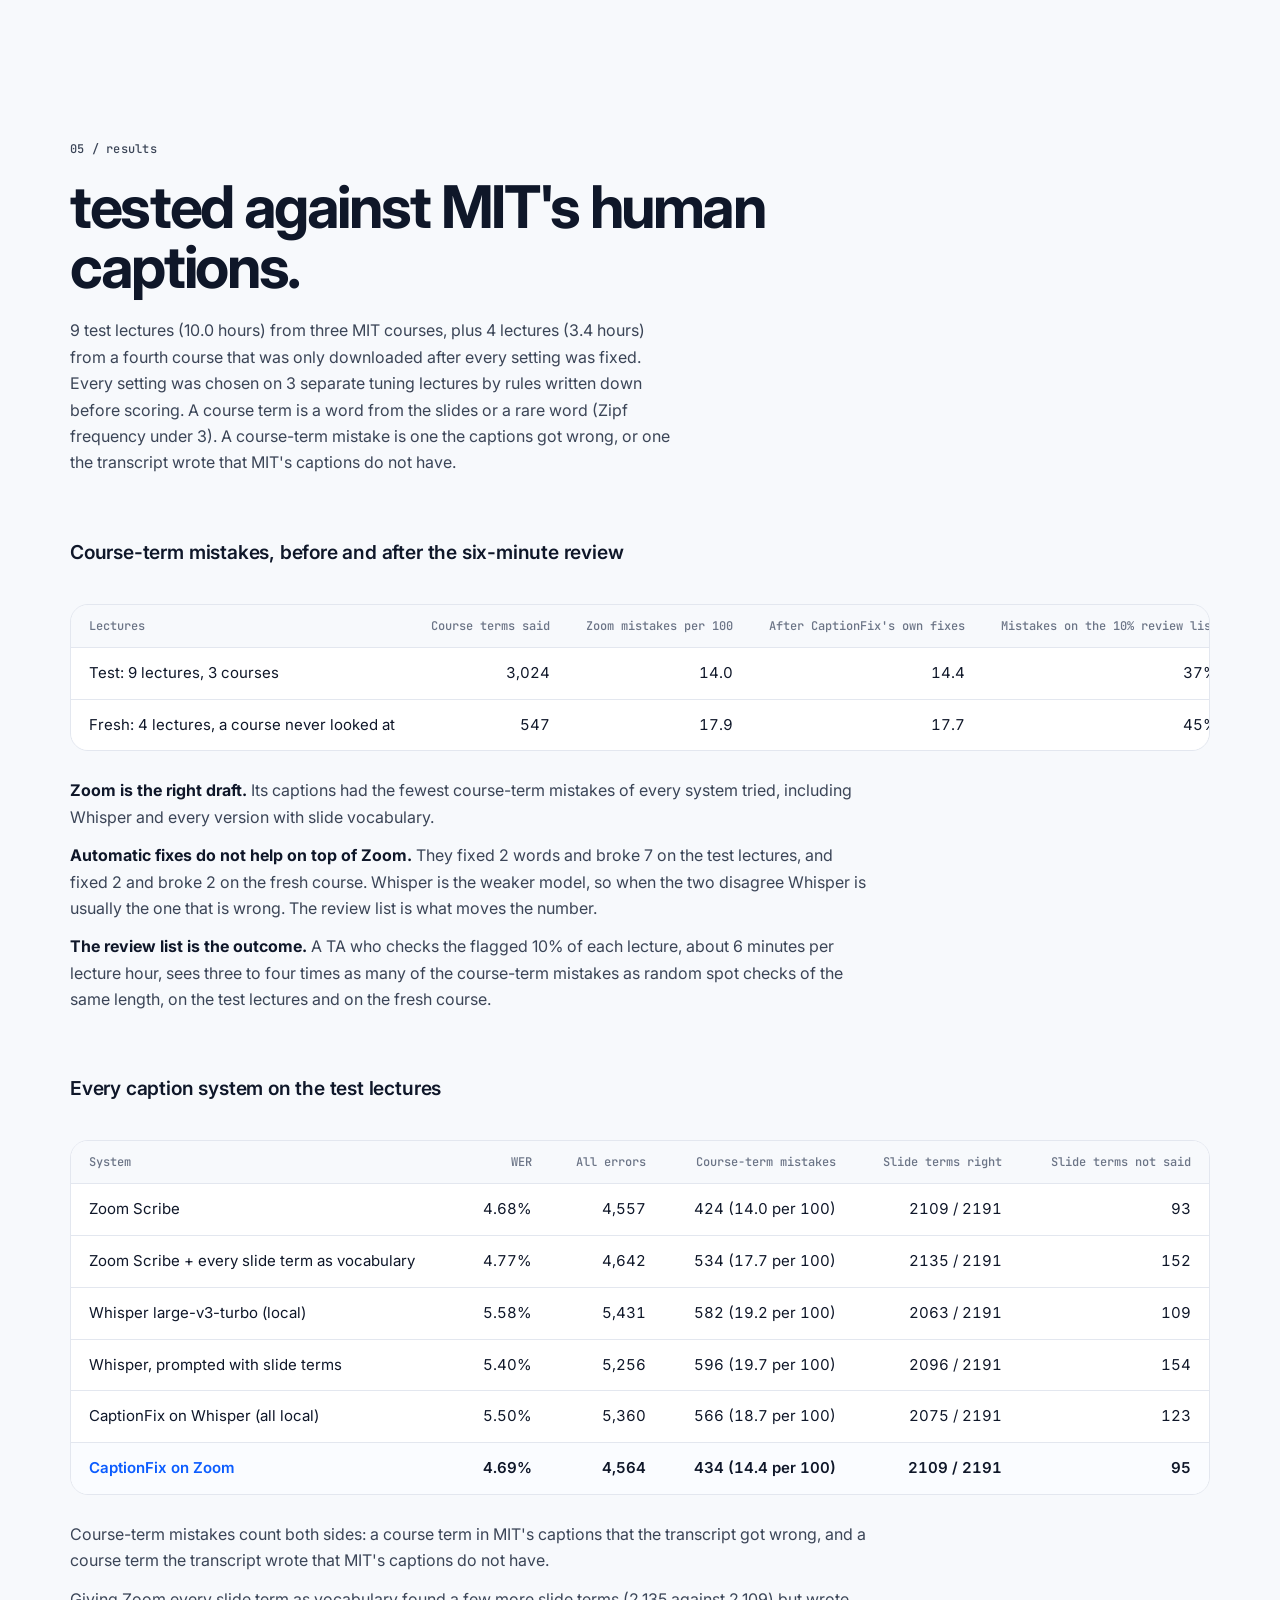
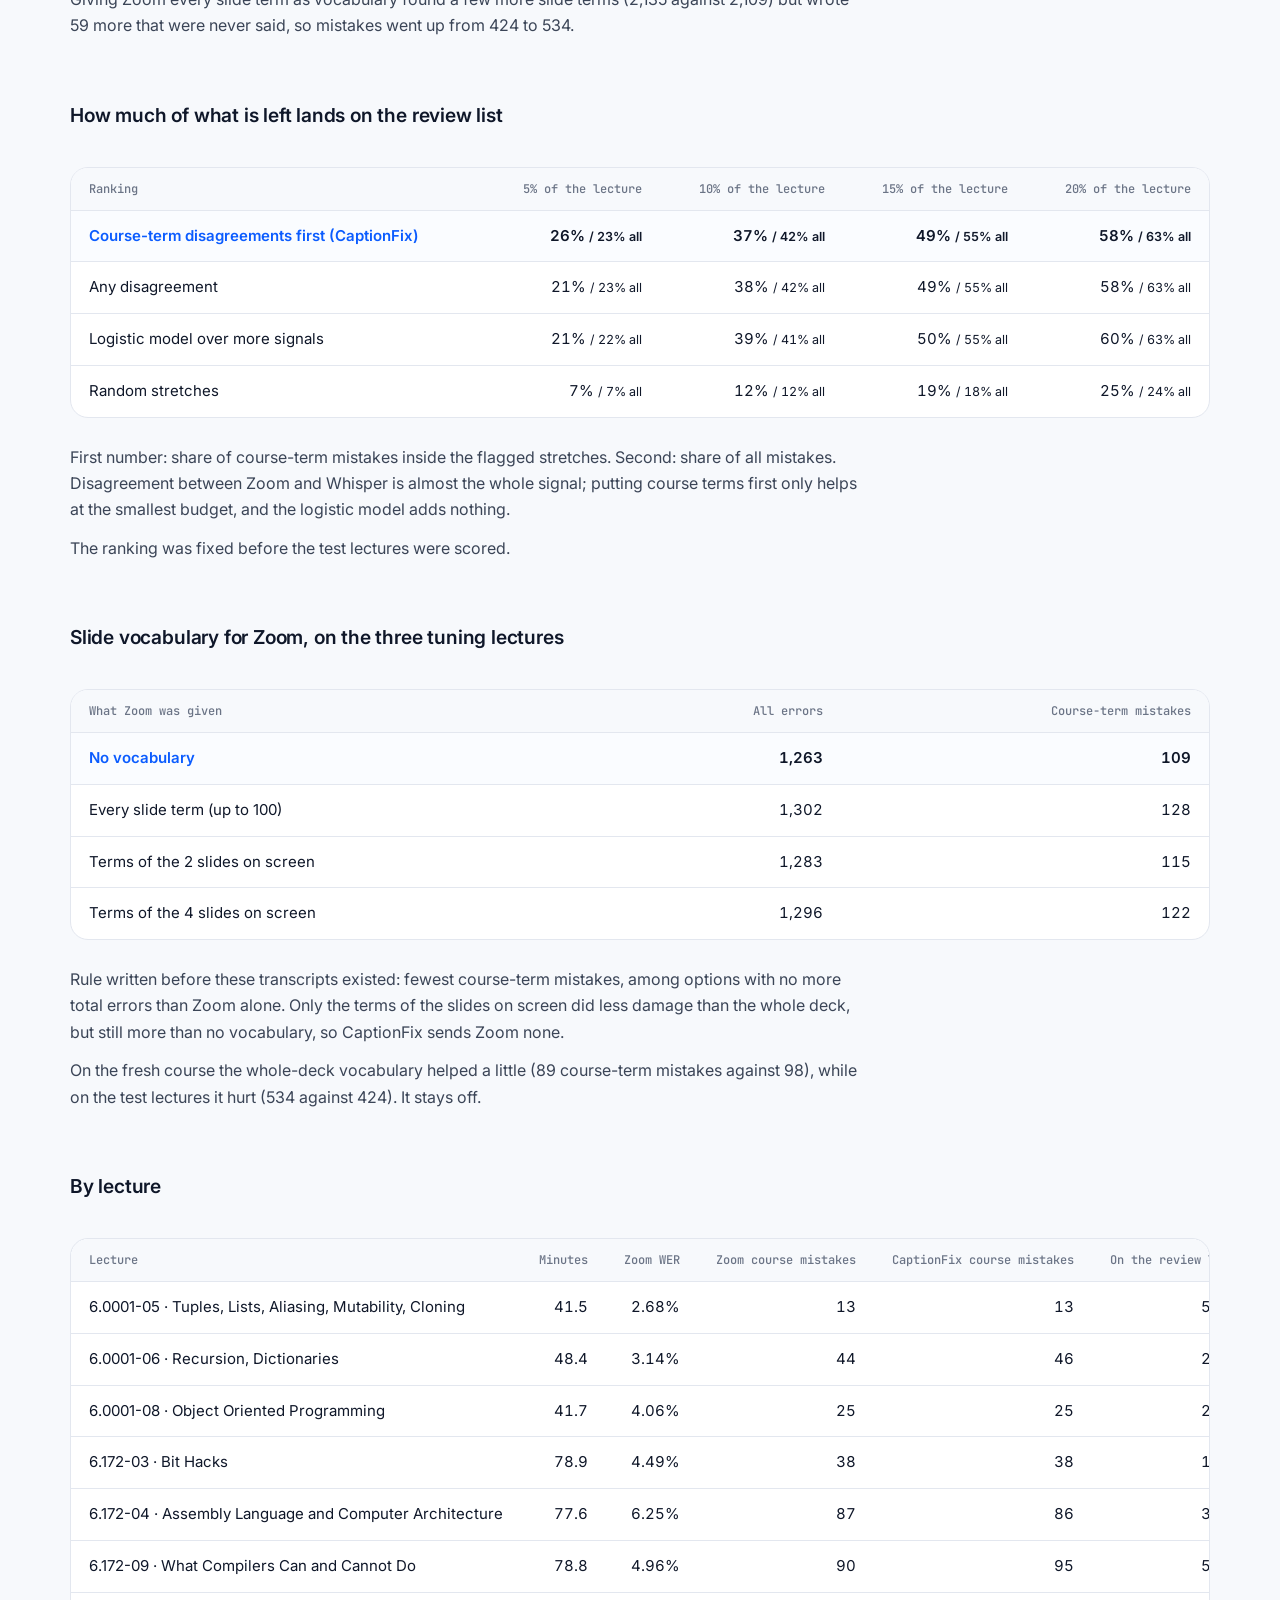
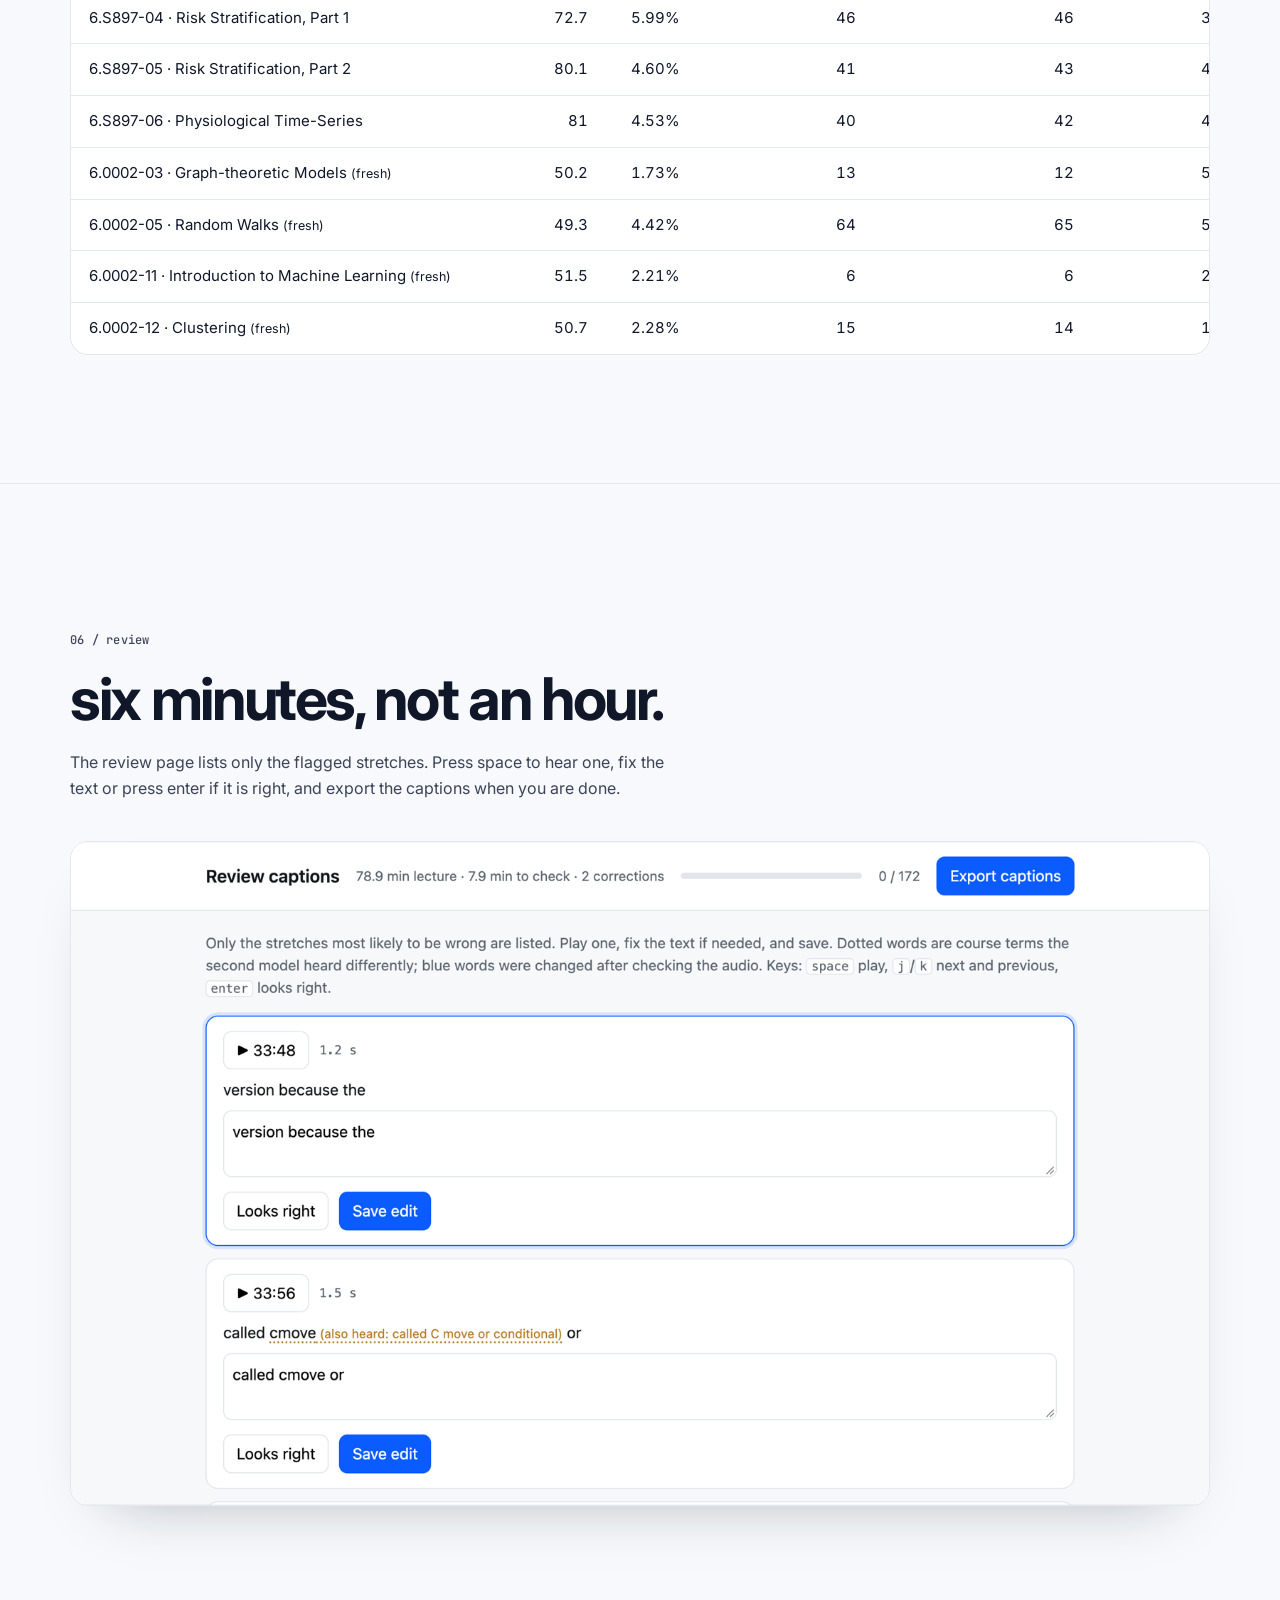
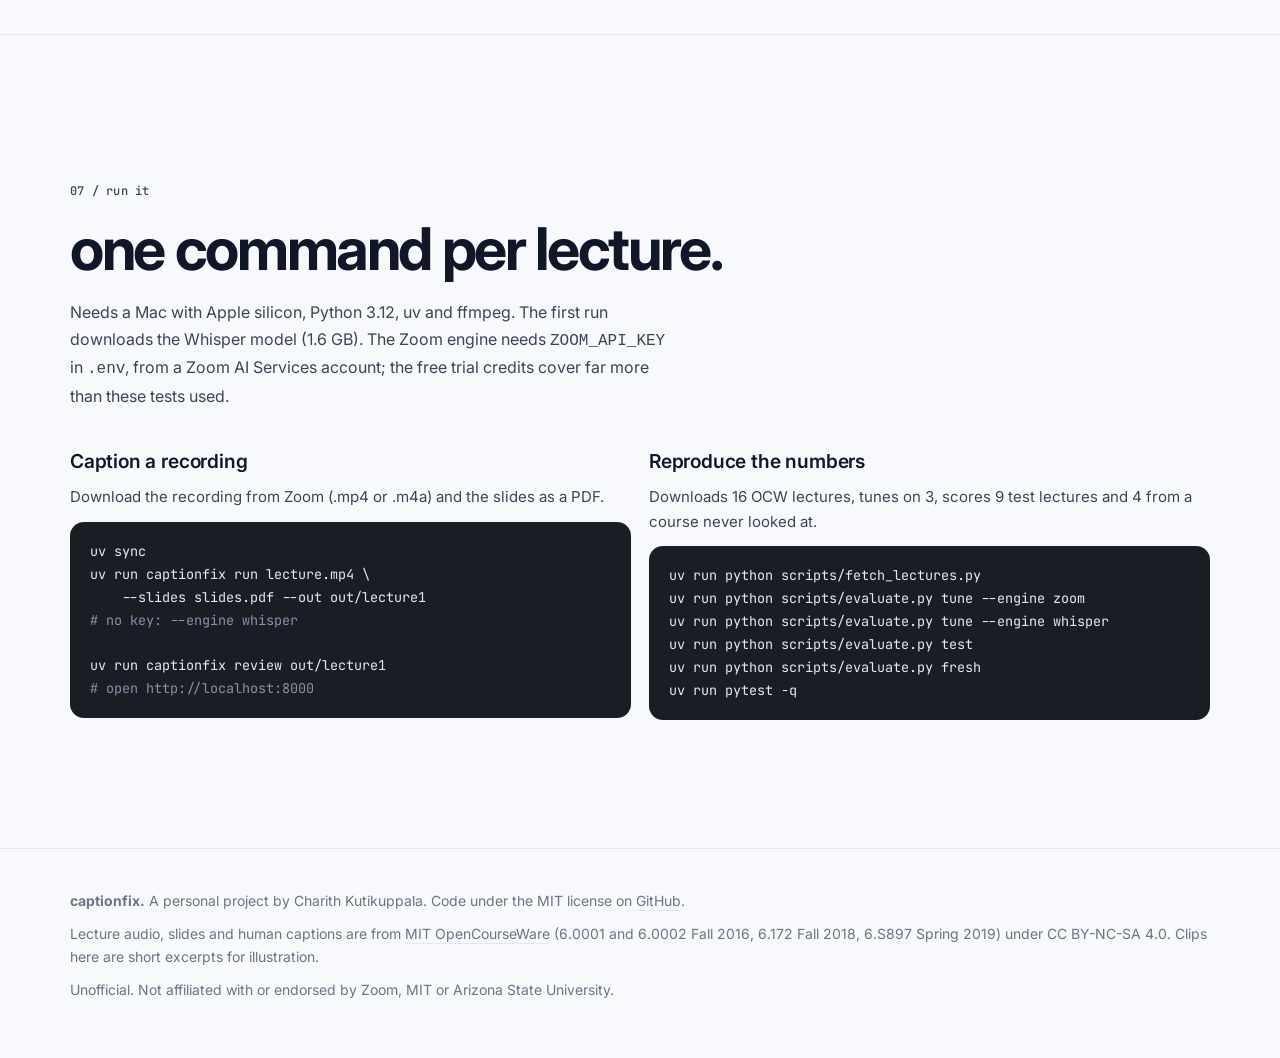
==== commit d45c613b: "Broader, shorter headline: 95% right, wrong where it counts" ====
--- a/site/index.html
+++ b/site/index.html
@@ -3,7 +3,7 @@
 <head>
 <meta charset="utf-8">
 <meta name="viewport" content="width=device-width, initial-scale=1">
-<title>CaptionFix: lecture captions a deaf student can trust</title>
+<title>CaptionFix: lecture captions that get the course words right</title>
 <meta name="description" content="Zoom captions for recorded lectures, checked against a second speech model and the slides. Course terms in doubt are marked for students, and a TA gets a short list to verify the same day.">
 <link rel="icon" href="data:image/svg+xml,%3Csvg xmlns='http://www.w3.org/2000/svg' viewBox='0 0 64 64'%3E%3Crect width='64' height='64' rx='14' fill='%230b5cff'/%3E%3Crect x='12' y='38' width='40' height='9' rx='3' fill='%23fff'/%3E%3Crect x='18' y='24' width='28' height='8' rx='3' fill='%23fff' opacity='.6'/%3E%3C/svg%3E">
 <link rel="preconnect" href="https://fonts.googleapis.com">
@@ -34,9 +34,10 @@
   <div class="hero-grid">
     <div>
       <p class="eyebrow">zoom recordings / accessibility / tested on MIT lectures</p>
-      <h1>captions a deaf student can <em>trust</em>.</h1>
-      <p class="lede">Zoom's captions get almost every word right, except the course terms, and they get those
-        wrong silently. CaptionFix checks them against a second model and the slides, and sends a TA to the
+      <h1>95% right.<br><em>wrong where it counts.</em></h1>
+      <p class="lede">Zoom's lecture captions get almost every word right. The ones they miss are the course
+        terms, the words you search for, write down and get tested on, and they miss them without any warning.
+        CaptionFix double-checks Zoom's captions with a second model and the slides, then points a TA to the
         few minutes that need a human, so verified captions are ready the same day.</p>
       <div class="hero-actions">
         <a class="pill" href="#quiz">read it with the sound off ↓</a>
@@ -66,7 +67,7 @@
 <section class="section" id="quiz">
   <div class="wrap">
     <div class="head">
-      <p class="eyebrow">01 / read it like a student who can't hear it</p>
+      <p class="eyebrow">01 / read it with the sound off</p>
       <h2>what did the professor <em>say</em>?</h2>
       <p>Three real Zoom captions from the test lectures, with the sound off. One word in each is wrong.
         Pick what you think was said, then hear it.</p>
@@ -93,12 +94,12 @@
   <div class="wrap">
     <div class="head">
       <p class="eyebrow">03 / the problem</p>
-      <h2>right on "the", wrong on the words that matter.</h2>
+      <h2>a lot of students read the lecture.</h2>
     </div>
     <div class="two">
       <div class="points">
-        <p><b>Students depend on captions.</b> Deaf and hard of hearing students, students listening in a
-          second language, anyone rewatching at 2x. The 2024 ADA Title II rule asks public universities to make
+        <p><b>Captions are how many students take in a lecture.</b> Students who are deaf or hard of hearing,
+          students listening in a second language, anyone watching muted in a library or rewatching at 2x. The 2024 ADA Title II rule asks public universities to make
           recorded lectures meet WCAG 2.1 AA.</p>
         <p><b>Auto captions fail where it hurts, and quietly.</b> <span id="problem-rate"></span> A wrong caption
           looks exactly as sure of itself as a right one.</p>
--- a/site/styles.css
+++ b/site/styles.css
@@ -37,7 +37,7 @@
 /* type */
 .eyebrow { font: 500 12px/1.4 var(--mono); color: var(--blue); letter-spacing: .02em; margin-bottom: 20px; }
 .micro { font: 400 12px/1.55 var(--mono); color: var(--muted); }
-h1 { font: 700 clamp(2.8rem, 7.4vw, 6.2rem)/.98 var(--sans); letter-spacing: -.045em; }
+h1 { font: 700 clamp(2.5rem, 5.4vw, 4.6rem)/1.02 var(--sans); letter-spacing: -.04em; }
 h2 { font: 700 clamp(2.1rem, 4.6vw, 3.7rem)/1.02 var(--sans); letter-spacing: -.04em; }
 h3 { font: 600 1.2rem/1.25 var(--sans); letter-spacing: -.01em; }
 h1 em, h2 em { font-style: normal; color: var(--blue); }
@@ -80,7 +80,7 @@
 .tile span { width: 42%; aspect-ratio: 1; border-radius: 50%; background: #56607a; display: grid; place-items: center; }
 .caption-bar { position: absolute; left: 50%; bottom: 6%; transform: translateX(-50%); width: 86%; text-align: center; font: 500 clamp(13px, 1.5vw, 18px)/1.4 var(--sans); }
 .caption-bar span { background: rgba(0, 0, 0, .78); color: #fff; padding: 4px 10px; border-radius: 6px; box-decoration-break: clone; -webkit-box-decoration-break: clone; }
-.swap { position: relative; display: inline-block; }
+.swap { position: relative; }
 .meeting-bottom { display: flex; justify-content: center; gap: 10px; padding: 12px 0 4px; }
 .meeting-bottom i { width: 34px; height: 34px; border-radius: 10px; background: var(--night-2); display: inline-block; }
 .meeting-bottom i.cc { background: var(--blue); }
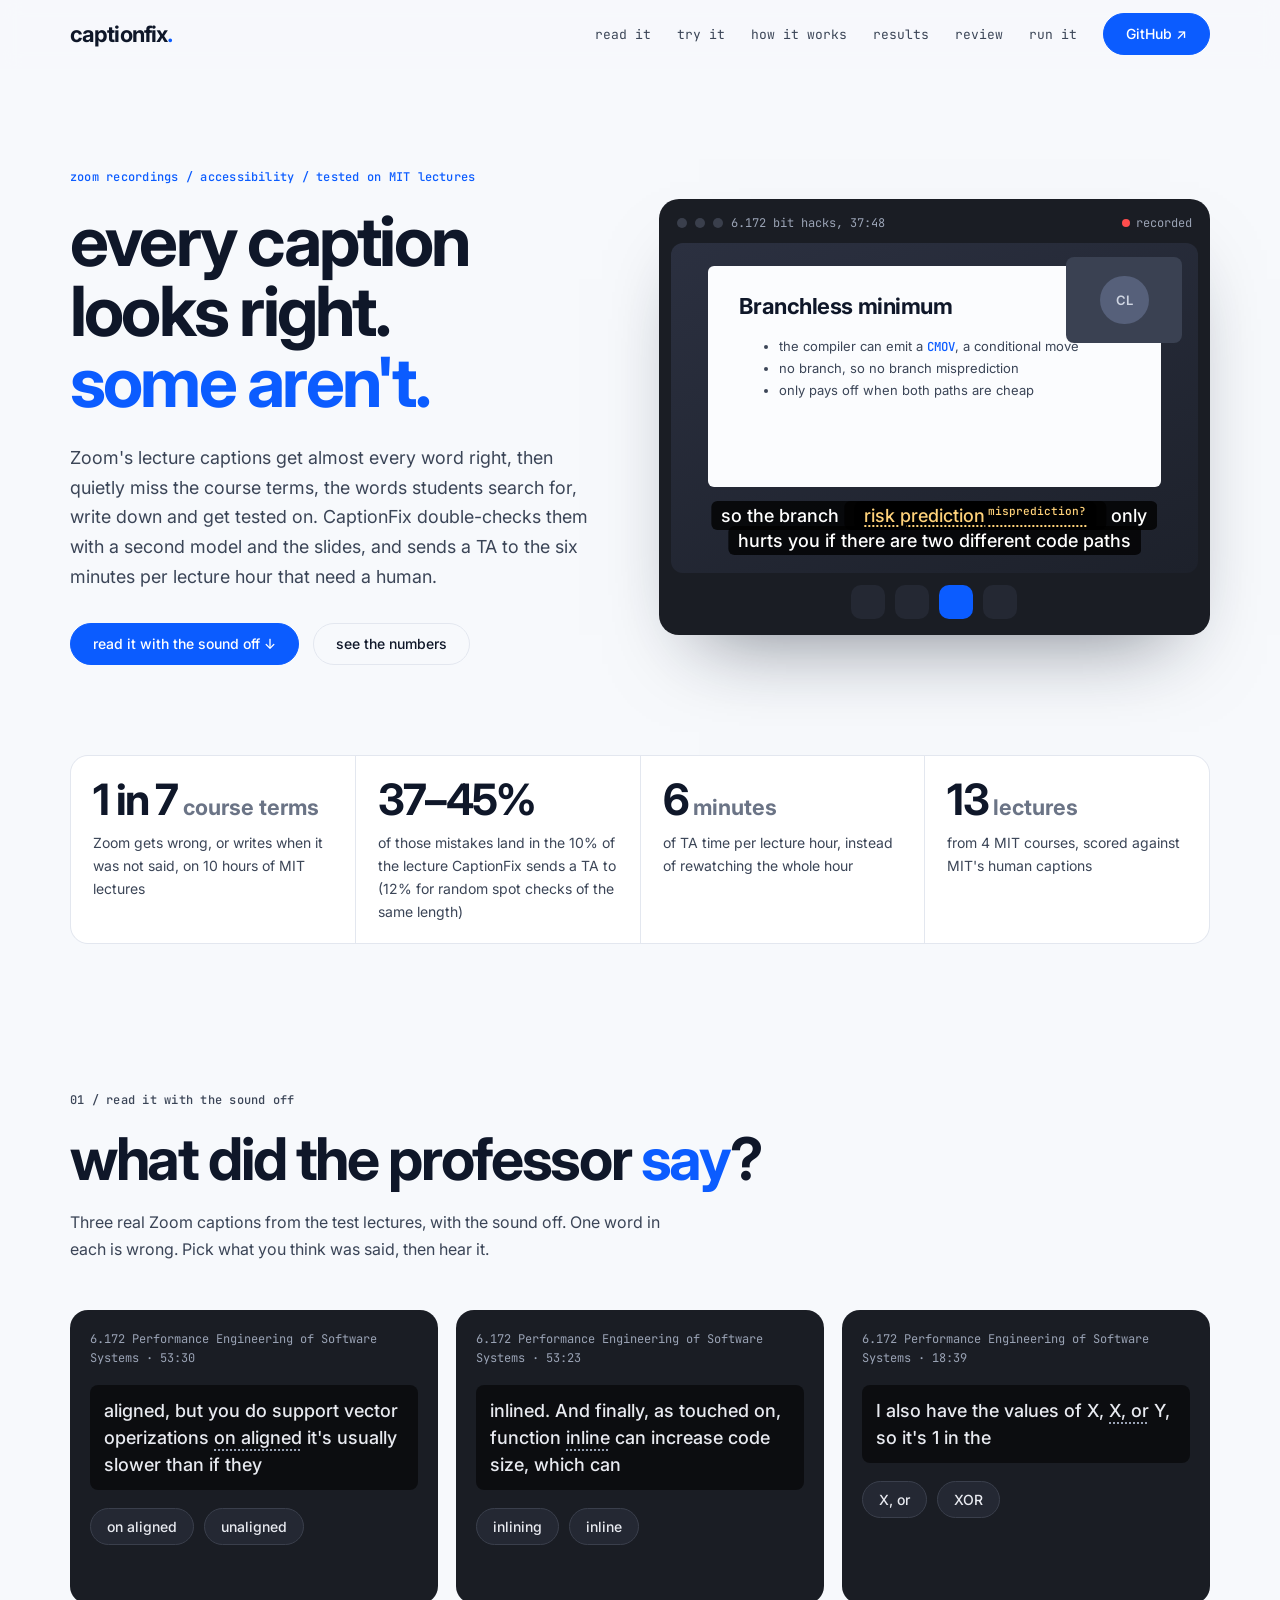
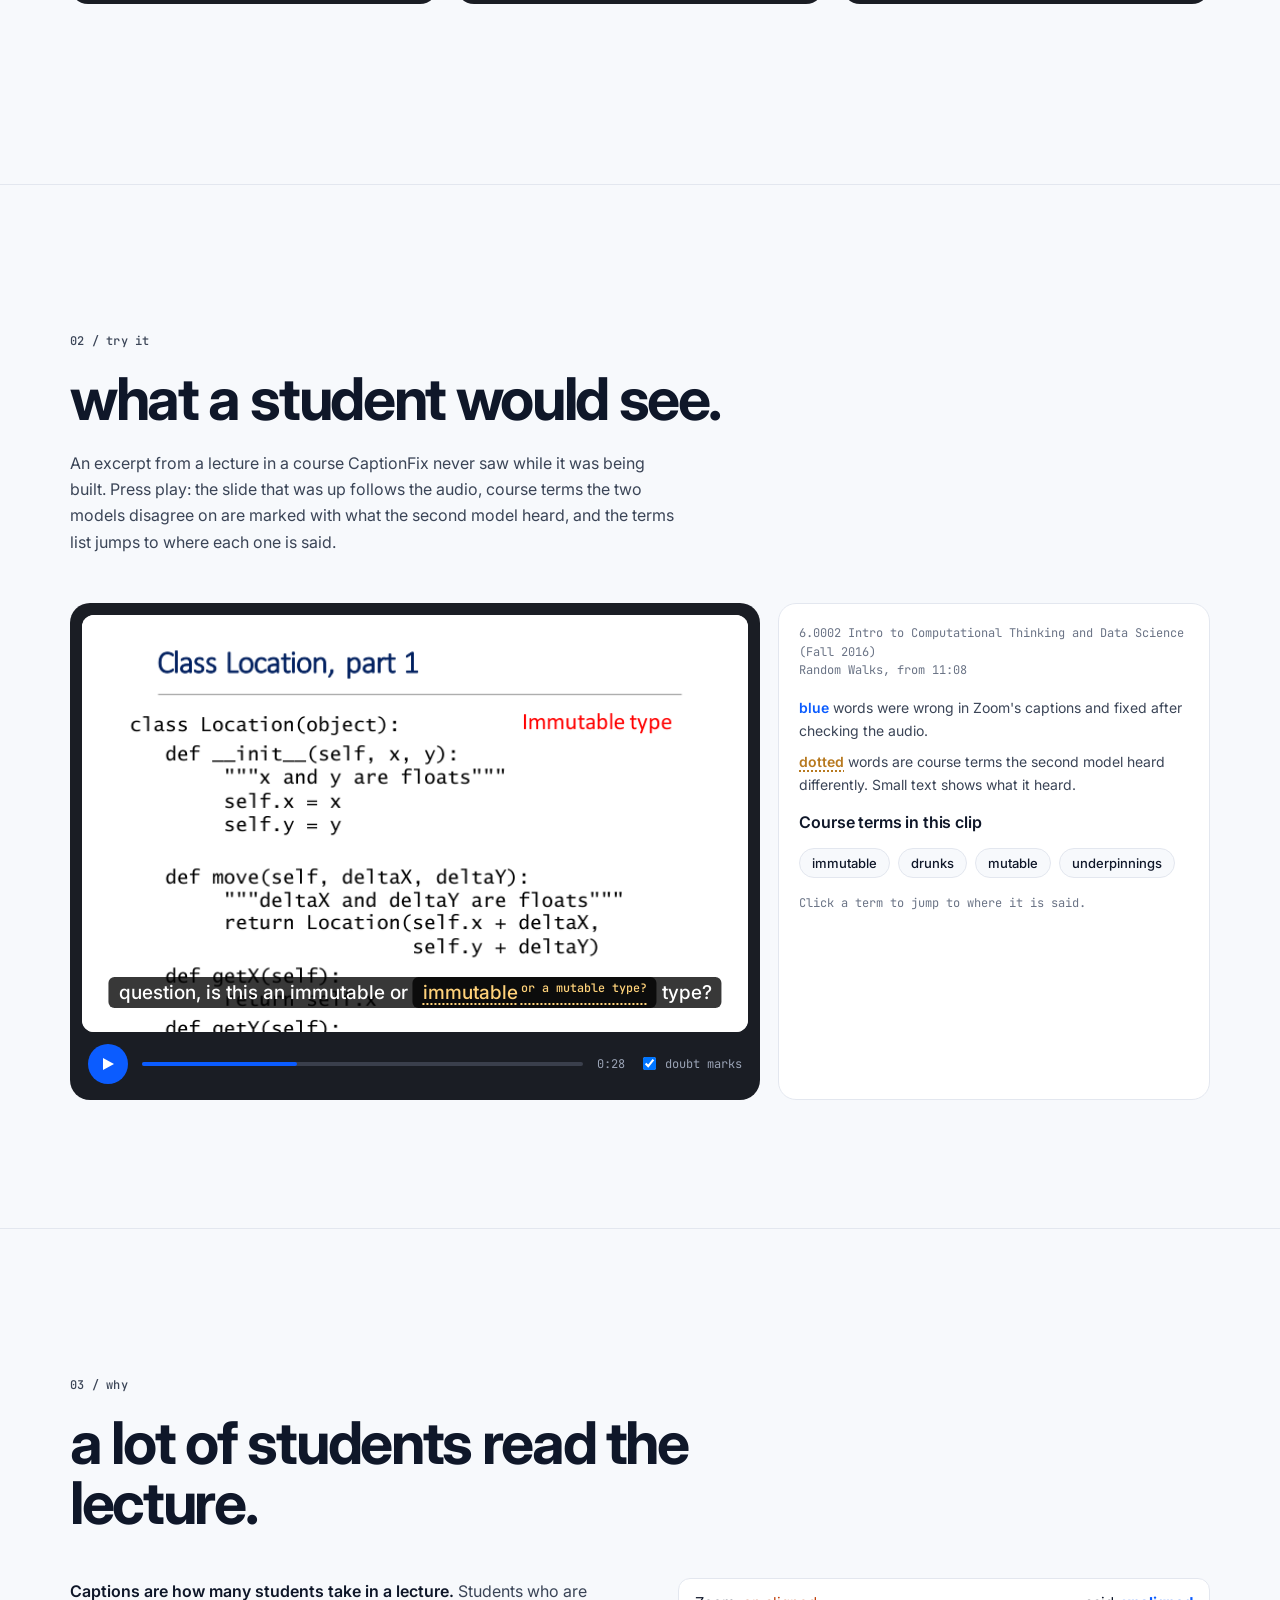
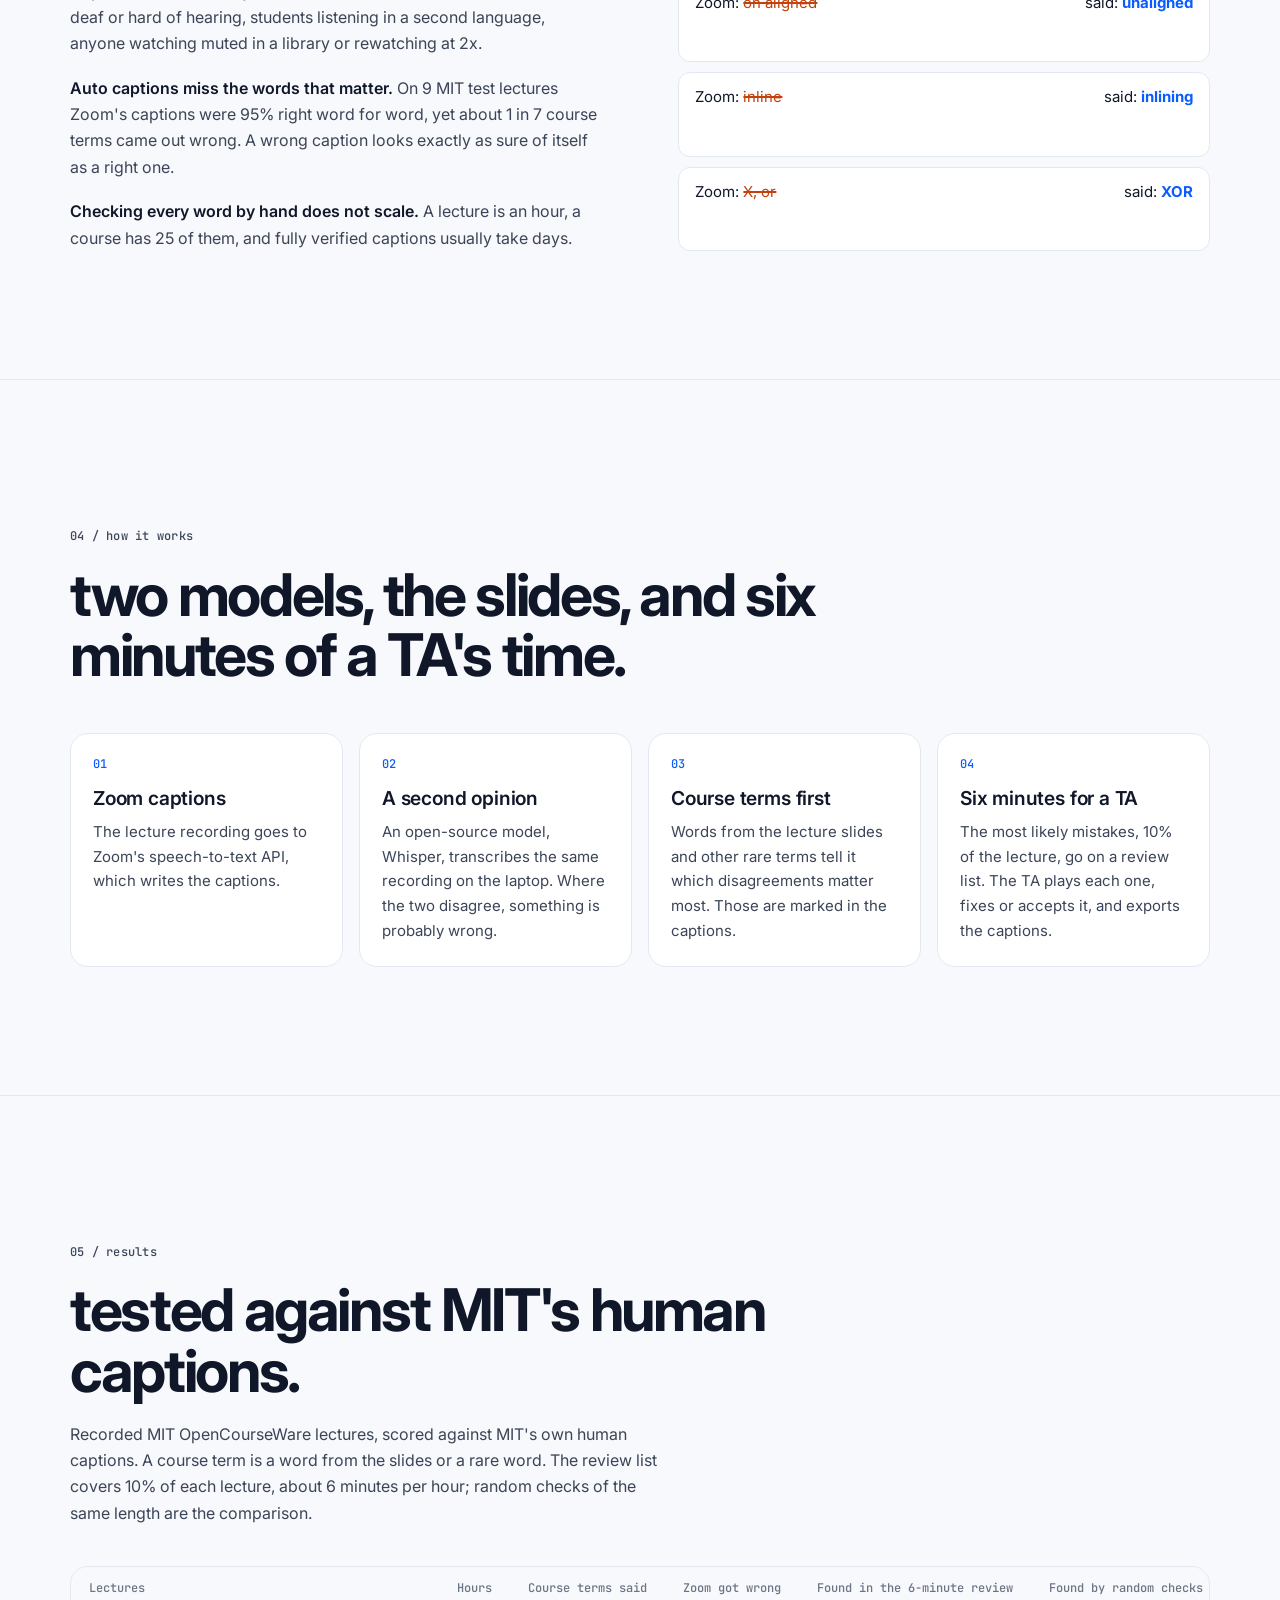
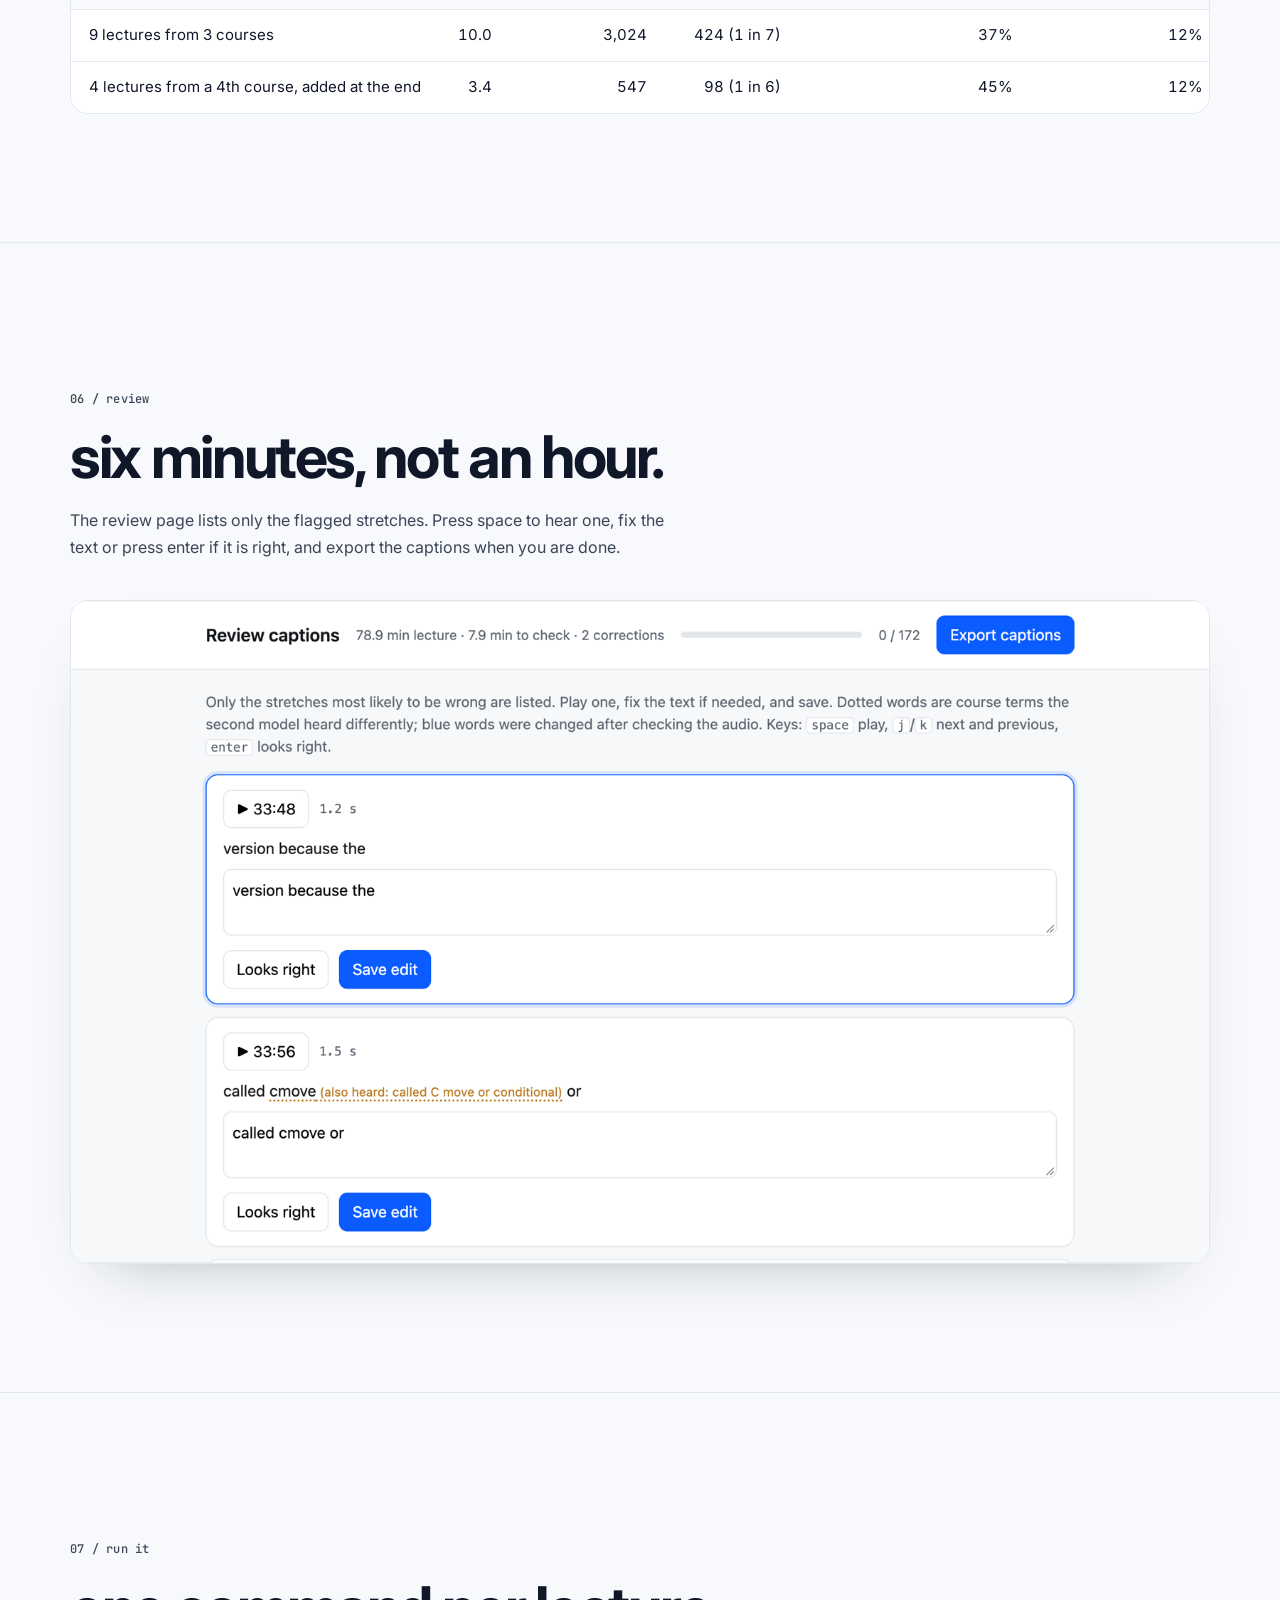
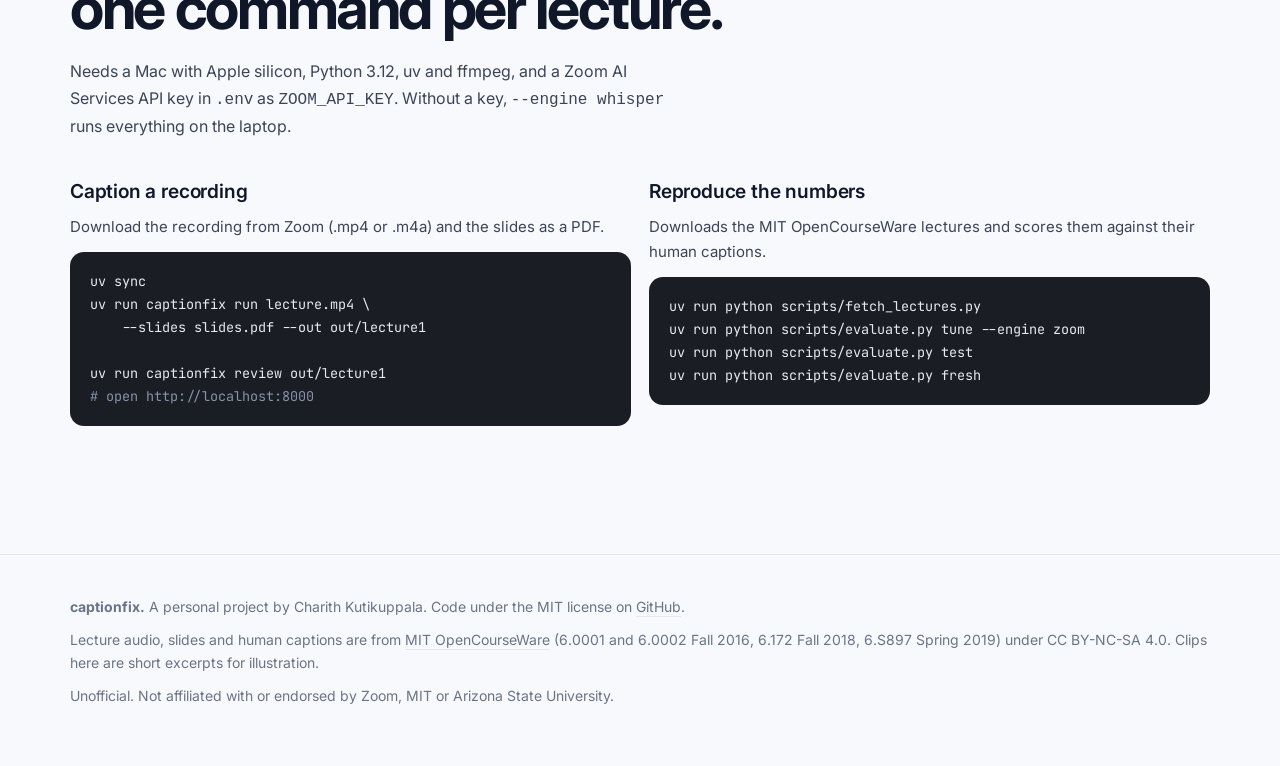
==== commit a7e65b90: "Trim the project page and README to what it does, why and the results; new headline" ====
--- a/site/index.html
+++ b/site/index.html
@@ -3,7 +3,7 @@
 <head>
 <meta charset="utf-8">
 <meta name="viewport" content="width=device-width, initial-scale=1">
-<title>CaptionFix: lecture captions that get the course words right</title>
+<title>CaptionFix: every caption looks right. Some aren't.</title>
 <meta name="description" content="Zoom captions for recorded lectures, checked against a second speech model and the slides. Course terms in doubt are marked for students, and a TA gets a short list to verify the same day.">
 <link rel="icon" href="data:image/svg+xml,%3Csvg xmlns='http://www.w3.org/2000/svg' viewBox='0 0 64 64'%3E%3Crect width='64' height='64' rx='14' fill='%230b5cff'/%3E%3Crect x='12' y='38' width='40' height='9' rx='3' fill='%23fff'/%3E%3Crect x='18' y='24' width='28' height='8' rx='3' fill='%23fff' opacity='.6'/%3E%3C/svg%3E">
 <link rel="preconnect" href="https://fonts.googleapis.com">
@@ -34,11 +34,10 @@
   <div class="hero-grid">
     <div>
       <p class="eyebrow">zoom recordings / accessibility / tested on MIT lectures</p>
-      <h1>95% right.<br><em>wrong where it counts.</em></h1>
-      <p class="lede">Zoom's lecture captions get almost every word right. The ones they miss are the course
-        terms, the words you search for, write down and get tested on, and they miss them without any warning.
-        CaptionFix double-checks Zoom's captions with a second model and the slides, then points a TA to the
-        few minutes that need a human, so verified captions are ready the same day.</p>
+      <h1>every caption looks right.<br><em>some aren't.</em></h1>
+      <p class="lede">Zoom's lecture captions get almost every word right, then quietly miss the course terms,
+        the words students search for, write down and get tested on. CaptionFix double-checks them with a
+        second model and the slides, and sends a TA to the six minutes per lecture hour that need a human.</p>
       <div class="hero-actions">
         <a class="pill" href="#quiz">read it with the sound off ↓</a>
         <a class="pill ghost" href="#results">see the numbers</a>
@@ -93,20 +92,17 @@
 <section class="section" id="problem">
   <div class="wrap">
     <div class="head">
-      <p class="eyebrow">03 / the problem</p>
+      <p class="eyebrow">03 / why</p>
       <h2>a lot of students read the lecture.</h2>
     </div>
     <div class="two">
       <div class="points">
         <p><b>Captions are how many students take in a lecture.</b> Students who are deaf or hard of hearing,
-          students listening in a second language, anyone watching muted in a library or rewatching at 2x. The 2024 ADA Title II rule asks public universities to make
-          recorded lectures meet WCAG 2.1 AA.</p>
-        <p><b>Auto captions fail where it hurts, and quietly.</b> <span id="problem-rate"></span> A wrong caption
+          students listening in a second language, anyone watching muted in a library or rewatching at 2x.</p>
+        <p><b>Auto captions miss the words that matter.</b> <span id="problem-rate"></span> A wrong caption
           looks exactly as sure of itself as a right one.</p>
-        <p><b>Verifying everything by hand does not scale.</b> A lecture is 50 to 80 minutes, a course has 25 of
-          them, and verified captions through an accommodation take days. By then the class has moved on.</p>
-        <p><b>Even paid human captions slip.</b> MIT's own captions, used here as the answer key, have typos
-          like <i>remeber</i> and <i>raytio</i>, and a few course terms where Zoom looks right instead.</p>
+        <p><b>Checking every word by hand does not scale.</b> A lecture is an hour, a course has 25 of them,
+          and fully verified captions usually take days.</p>
       </div>
       <div class="misheard" id="misheard"></div>
     </div>
@@ -117,19 +113,14 @@
   <div class="wrap">
     <div class="head">
       <p class="eyebrow">04 / how it works</p>
-      <h2>two models, the slides, and a person for six minutes.</h2>
-      <p>Zoom writes the captions. Whisper large-v3-turbo runs locally as the second opinion. Needs a Zoom
-        AI Services API key; <code>--engine whisper</code> runs with no key and nothing leaves the machine.</p>
+      <h2>two models, the slides, and six minutes of a TA's time.</h2>
     </div>
     <div class="steps">
-      <div class="step"><h3>Zoom captions</h3><p>The recording goes to Zoom's speech-to-text API (Scribe) in pieces of about four minutes. Responses are cached, so a rerun never pays twice.</p></div>
-      <div class="step"><h3>Second opinion</h3><p>Whisper transcribes the same audio on the laptop. A word is changed only when Whisper heard something else and scoring both versions against the audio clearly favours the change.</p></div>
-      <div class="step"><h3>Mark the doubt</h3><p>Course terms, meaning slide words and rare words, that the two models heard differently are marked for the student with the other reading, instead of being shown as if they were sure.</p></div>
-      <div class="step"><h3>Six minutes for a TA</h3><p>Disagreements about course terms go first on a review list that covers 10% of the lecture. The TA plays each stretch, fixes or accepts it, and exports the captions.</p></div>
+      <div class="step"><h3>Zoom captions</h3><p>The lecture recording goes to Zoom's speech-to-text API, which writes the captions.</p></div>
+      <div class="step"><h3>A second opinion</h3><p>An open-source model, Whisper, transcribes the same recording on the laptop. Where the two disagree, something is probably wrong.</p></div>
+      <div class="step"><h3>Course terms first</h3><p>Words from the lecture slides and other rare terms tell it which disagreements matter most. Those are marked in the captions.</p></div>
+      <div class="step"><h3>Six minutes for a TA</h3><p>The most likely mistakes, 10% of the lecture, go on a review list. The TA plays each one, fixes or accepts it, and exports the captions.</p></div>
     </div>
-    <p class="rule"><b>What did not work, and is off by default:</b> giving Zoom the slides as vocabulary.
-      Both the whole deck and only the slides on screen made Zoom write course terms that were never said.
-      The numbers are in the results.</p>
   </div>
 </section>
 
@@ -140,24 +131,7 @@
       <h2>tested against MIT's human captions.</h2>
       <p id="results-intro"></p>
     </div>
-    <h3 class="subhead">Course-term mistakes, before and after the six-minute review</h3>
     <div class="table-wrap"><table id="outcome"></table></div>
-    <div class="notes" id="outcome-notes"></div>
-
-    <h3 class="subhead">Every caption system on the test lectures</h3>
-    <div class="table-wrap"><table id="systems"></table></div>
-    <div class="notes" id="system-notes"></div>
-
-    <h3 class="subhead">How much of what is left lands on the review list</h3>
-    <div class="table-wrap"><table id="review-table"></table></div>
-    <div class="notes" id="review-notes"></div>
-
-    <h3 class="subhead">Slide vocabulary for Zoom, on the three tuning lectures</h3>
-    <div class="table-wrap"><table id="vocab"></table></div>
-    <div class="notes" id="vocab-notes"></div>
-
-    <h3 class="subhead">By lecture</h3>
-    <div class="table-wrap"><table id="lectures"></table></div>
   </div>
 </section>
 
@@ -178,10 +152,9 @@
     <div class="head">
       <p class="eyebrow">07 / run it</p>
       <h2>one command per lecture.</h2>
-      <p>Needs a Mac with Apple silicon, Python 3.12, <a href="https://docs.astral.sh/uv/">uv</a> and ffmpeg.
-        The first run downloads the Whisper model (1.6 GB). The Zoom engine needs <code>ZOOM_API_KEY</code> in
-        <code>.env</code>, from a Zoom AI Services account; the free trial credits cover far more than these
-        tests used.</p>
+      <p>Needs a Mac with Apple silicon, Python 3.12, <a href="https://docs.astral.sh/uv/">uv</a> and ffmpeg,
+        and a Zoom AI Services API key in <code>.env</code> as <code>ZOOM_API_KEY</code>. Without a key,
+        <code>--engine whisper</code> runs everything on the laptop.</p>
     </div>
     <div class="run">
       <div>
@@ -190,20 +163,17 @@
 <pre>uv sync
 uv run captionfix run lecture.mp4 \
     --slides slides.pdf --out out/lecture1
-<span class="c"># no key: --engine whisper</span>
 
 uv run captionfix review out/lecture1
 <span class="c"># open http://localhost:8000</span></pre>
       </div>
       <div>
         <h3>Reproduce the numbers</h3>
-        <p>Downloads 16 OCW lectures, tunes on 3, scores 9 test lectures and 4 from a course never looked at.</p>
+        <p>Downloads the MIT OpenCourseWare lectures and scores them against their human captions.</p>
 <pre>uv run python scripts/fetch_lectures.py
 uv run python scripts/evaluate.py tune --engine zoom
-uv run python scripts/evaluate.py tune --engine whisper
 uv run python scripts/evaluate.py test
-uv run python scripts/evaluate.py fresh
-uv run pytest -q</pre>
+uv run python scripts/evaluate.py fresh</pre>
       </div>
     </div>
   </div>
--- a/site/styles.css
+++ b/site/styles.css
@@ -121,8 +121,6 @@
 .step { background: var(--card); border: 1px solid var(--line); border-radius: var(--radius); padding: 22px; }
 .step::before { counter-increment: step; content: "0" counter(step); font: 500 12px var(--mono); color: var(--blue); display: block; margin-bottom: 14px; }
 .step p { color: var(--ink-soft); font-size: 15px; margin-top: 10px; }
-.rule { margin-top: 22px; padding: 18px 20px; border-left: 3px solid var(--blue); background: var(--blue-tint); border-radius: 0 12px 12px 0; color: var(--ink-soft); }
-.rule b { color: var(--ink); }
 
 /* tables */
 .table-wrap { margin-top: 40px; overflow-x: auto; background: var(--card); border: 1px solid var(--line); border-radius: var(--radius); }
@@ -133,9 +131,6 @@
 tr:last-child td { border-bottom: 0; }
 tr.ship td { font-weight: 600; background: #fafcff; }
 tr.ship td:first-child { color: var(--blue); }
-.notes { margin-top: 26px; display: grid; gap: 12px; color: var(--ink-soft); max-width: 50em; }
-.notes b { color: var(--ink); }
-.subhead { margin-top: 64px; }
 
 /* review */
 .shot { margin-top: 40px; border-radius: var(--radius); border: 1px solid var(--line); overflow: hidden; background: var(--card); box-shadow: 0 30px 60px -40px rgba(15, 23, 41, .35); }
